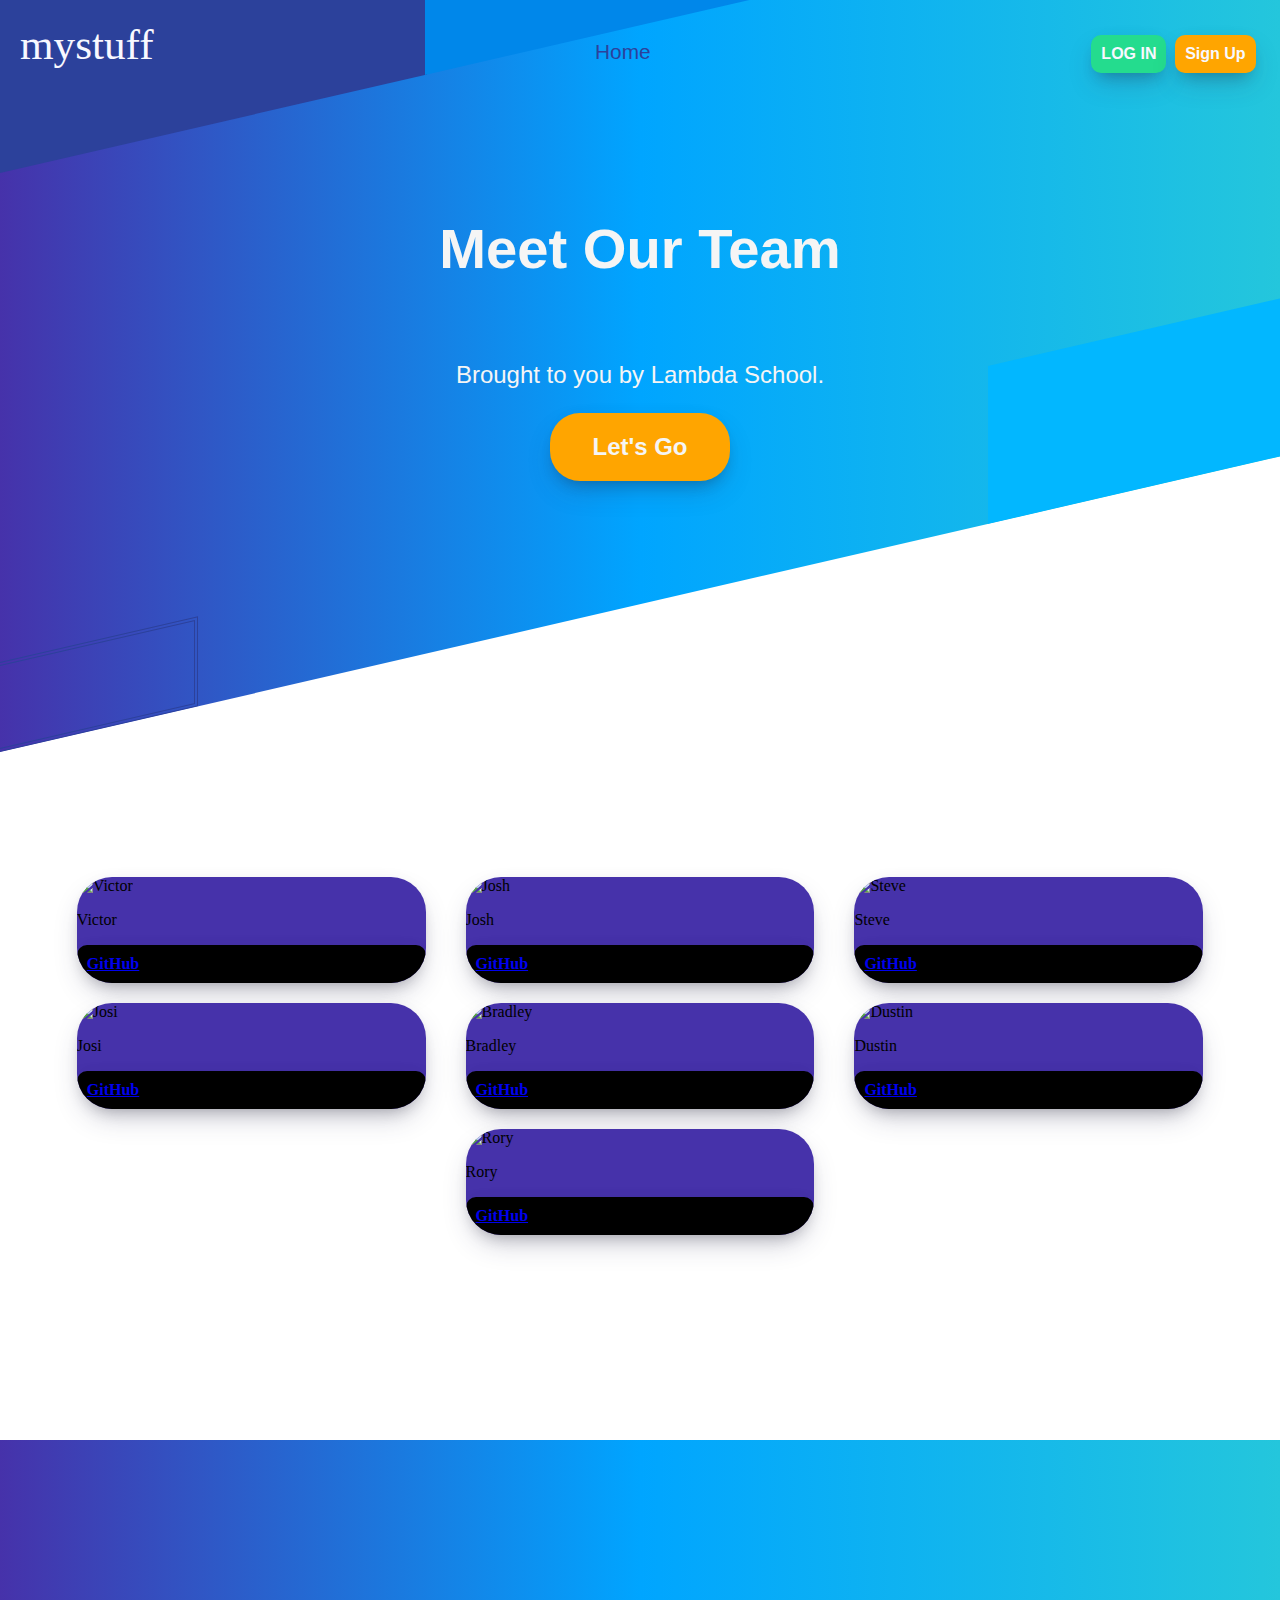
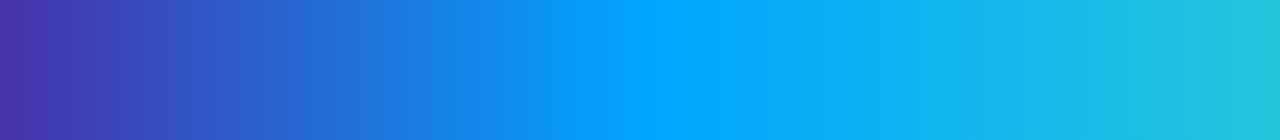
==== ourteam.html @ 7e28515e "Mobile view somewhat fixed, still being overidden." ====
<!DOCTYPE html>
<html lang="en">

  <head>
    <title>Use My Tech Stuff</title>

    <link rel="stylesheet" type="text/css" href="./CSS/ourteam.css" />
    <meta name="viewport" content="width=device-width, initial-scale=1.0">

  </head>



  <body>
      <div class="top-bar">
          <div class="container">
            <div class="container-left">
              <span class='logo-main'>mystuff</span><span class='tech'></span>
            </div>
            <div class="container-center">
              <span class='abtus'><a href = "index.html">Home</a></span>
            </div>
            <div class="container-right">
              <span class="topBtn logIn ">LOG IN</span>
              <span class="topBtn">Sign Up</span>
            </div>
          </div>
        </div>
    <!-- TOP BAR COMPONENT -->

    <div class="background-cont">
      
    
      <!-- HEADER COMPONENT -->
      <div class="header">
        <div class="back-text">
          <span class='texture'></span>
          <span class='texture'></span>
          <span class='texture'></span>
          <span class='texture'></span>
        </div>
        <div class="background">
          <h3>Meet Our Team</h3>
          <p> Brought to you by Lambda School.</p>
          <div class='button-signup'>Let's Go</button>
          </div>
        </div>
      </div>
    </div>
    <!-- TABS COMPONENT -->

    <div class="feature-content">

      <!-- <h3>Features</h3> -->

      <div class="column-cont-about">


  

        <div class="grid-container">

          <div class="preview one">
            <div class="team-img"><img src='https://ca.slack-edge.com/T4JUEB3ME-UDV7J7QRL-54761937f5c6-512/'alt="Victor"> </div>
            <div class="team-content"><p>Victor</p><div class="gitBtn"><a href="https://github.com/VictorGoic0">GitHub</a></div></div>

          </div>

          <div class="preview two">
              <div class="team-img"><img src="https://ca.slack-edge.com/T4JUEB3ME-UEADRAHA4-91717206df03-512" alt="Josh"></div>
              <div class="team-content"><p>Josh</p><div class="gitBtn"><a href="https://github.com/Jkeslar21">GitHub</a></div></div>


          </div>

          <div class="preview three">
              <div class="team-img"><img src="https://ca.slack-edge.com/T4JUEB3ME-UC2721RL0-7cc1d1282449-512" alt="Steve"></div>
              <div class="team-content"><p>Steve</p><div class="gitBtn"><a href="https://github.com/ssmodish">GitHub</a></div></div>


          </div>

          <div class="preview four">
              <div class="team-img"><img src="https://ca.slack-edge.com/T4JUEB3ME-UFNRPJB2M-7c27595043d9-512" alt="Josi"></div>
              <div class="team-content"><p>Josi</p><div class="gitBtn"><a href="https://github.com/josefiaaa">GitHub</a></div></div>


          </div>

          <div class="preview five">
              <div class="team-img"><img src="https://ca.slack-edge.com/T4JUEB3ME-UDGPH97NH-614fc6aa0716-512" alt="Bradley"></div>
              <div class="team-content"><p>Bradley</p><div class="gitBtn"><a href="https://github.com/cacheUp">GitHub</a></div></div>   


          </div>
          <div class="preview six">
              <div class="team-img"><img src="https://ca.slack-edge.com/T4JUEB3ME-UETPDK7F1-1102175af0a6-512" alt="Dustin"></div>
              <div class="team-content"><p>Dustin</p><div class="gitBtn"><a href="https://github.com/dgbailey">GitHub</a></div></div>


          </div>
          <div class="preview seven">
              <div class="team-img"><img src="https://ca.slack-edge.com/T4JUEB3ME-UDJMA5BQE-36c6da750615-512" alt="Rory"></div>
              <div class="team-content"><p>Rory</p><div class="gitBtn"><a href="https://github.com/rmhennessey">GitHub</a></div></div>


          </div>

        </div>



        </div>
      </div>
    </div>

    <div class="footer"></div>
      

  </body>


</html>
---- CSS/ourteam.css ----
@font-face {
  font-family: 'PT Sans';
  font-style: italic;
  font-weight: 400;
  src: local('PT Sans Italic'), local('PTSans-Italic'), url(https://fonts.gstatic.com/s/ptsans/v10/jizYRExUiTo99u79D0e0x8mN.ttf) format('truetype');
}
@font-face {
  font-family: 'PT Sans';
  font-style: italic;
  font-weight: 700;
  src: local('PT Sans Bold Italic'), local('PTSans-BoldItalic'), url(https://fonts.gstatic.com/s/ptsans/v10/jizdRExUiTo99u79D0e8fOydLxUY.ttf) format('truetype');
}
@font-face {
  font-family: 'PT Sans';
  font-style: normal;
  font-weight: 400;
  src: local('PT Sans'), local('PTSans-Regular'), url(https://fonts.gstatic.com/s/ptsans/v10/jizaRExUiTo99u79D0KEwA.ttf) format('truetype');
}
@font-face {
  font-family: 'PT Sans';
  font-style: normal;
  font-weight: 700;
  src: local('PT Sans Bold'), local('PTSans-Bold'), url(https://fonts.gstatic.com/s/ptsans/v10/jizfRExUiTo99u79B_mh0O6tKA.ttf) format('truetype');
}
@font-face {
  font-family: 'Quicksand';
  font-style: normal;
  font-weight: 400;
  src: local('Quicksand Regular'), local('Quicksand-Regular'), url(https://fonts.gstatic.com/s/quicksand/v9/6xKtdSZaM9iE8KbpRA_hK1QI.ttf) format('truetype');
}
@font-face {
  font-family: 'VT323';
  font-style: normal;
  font-weight: 400;
  src: local('VT323 Regular'), local('VT323-Regular'), url(https://fonts.gstatic.com/s/vt323/v10/pxiKyp0ihIEF2isfFJA.ttf) format('truetype');
}
@font-face {
  font-family: 'Pacifico';
  font-style: normal;
  font-weight: 400;
  src: local('Pacifico Regular'), local('Pacifico-Regular'), url(https://fonts.gstatic.com/s/pacifico/v13/FwZY7-Qmy14u9lezJ-6H6Mw.ttf) format('truetype');
}
.top-bar {
  width: 100%;
  padding: 20px;
  position: absolute;
  font-family: 'Quicksand', sans-serif;
  z-index: 50;
}
.top-bar .container {
  display: flex;
  justify-content: space-between;
  align-items: baseline;
  width: 100%;
  color: ghostwhite;
}
.top-bar .logo-main {
  font-family: 'Pacifico', cursive;
  font-size: 2.7rem;
  margin-right: 5px;
}
.top-bar .tech {
  display: inline-block;
  font-family: 'VT323', monospace;
  font-size: 1.1rem;
}
.top-bar .container-right {
  width: 173px;
  display: flex;
  justify-content: space-around;
}
.top-bar .abtus {
  font-size: 1.3rem;
}
.top-bar .abtus a {
  color: #2c419b;
  text-decoration: none;
}
.top-bar .abtus a:hover {
  text-decoration: underline;
}
@media (max-width: 680px) {
  .top-bar .abtus {
    display: none;
  }
}
.top-bar .topBtn {
  border-radius: 10px;
  padding: 10px;
  background-color: orange;
  font-weight: bold;
  box-shadow: 0 13px 27px -5px rgba(50, 50, 93, 0.25), 0 8px 16px -8px rgba(0, 0, 0, 0.3), 0 -6px 16px -6px rgba(0, 0, 0, 0.025);
}
.top-bar .topBtn:hover {
  cursor: pointer;
}
.top-bar .logIn {
  background-color: #24dc8e;
}
.global-container {
  max-width: 1500px;
  margin: 0px auto;
  position: relative;
}
.background-cont {
  margin-bottom: 2%;
}
.header {
  width: 100%;
  font-family: 'Quicksand', sans-serif;
  font-size: 3rem;
  display: flex;
  color: whitesmoke;
  justify-content: center;
  position: relative;
}
.header .back-text {
  width: 100%;
  height: 132%;
  overflow: hidden;
  position: absolute;
  background: linear-gradient(90deg, #4632aa, #00a5ff 50%, #24c6dc);
  transform: skewY(-13deg);
  top: 0px;
  transform-origin: 0;
}
@media (max-width: 680px) {
  .header .back-text {
    height: 106%;
  }
}
.header .back-text .texture:first-child {
  position: absolute;
  width: calc(100%/3);
  height: 23%;
  top: calc(0%);
  background: #2c419b;
}
@media (max-width: 680px) {
  .header .back-text .texture:first-child {
    display: none;
  }
}
@media (max-width: 1000px) {
  .header .back-text .texture:first-child {
    height: 16%;
  }
}
.header .back-text .texture:nth-child(2) {
  position: absolute;
  width: calc(100%/3);
  height: 13%;
  top: calc(100%/4/2.5);
  background: #0087ea;
  right: 33.5%;
}
@media (max-width: 680px) {
  .header .back-text .texture:nth-child(2) {
    display: none;
  }
}
@media (max-width: 1000px) {
  .header .back-text .texture:nth-child(2) {
    height: 16%;
    top: calc(-1%/4/2.5);
  }
}
.header .back-text .texture:nth-child(3) {
  right: 84.5%;
  width: calc(56%);
  height: 12%;
  position: absolute;
  top: 88%;
  border: 4px double #2c419b;
}
@media (max-width: 680px) {
  .header .back-text .texture:nth-child(3) {
    display: block;
    position: absolute;
    width: calc(100%/3);
    height: 23%;
    top: 0%;
    border: none;
    background: #02b7ff;
    right: 27.5%;
    top: -13%;
  }
}
.header .back-text .texture:nth-child(4) {
  position: absolute;
  width: calc(100%/3);
  height: 20.9%;
  top: 79%;
  background: #02b7ff;
  right: -10.5%;
}
.header .background {
  display: flex;
  flex-direction: row;
  flex-wrap: wrap;
  width: 600px;
  justify-content: center;
  align-content: center;
  height: 500px;
  z-index: 50;
  margin-top: 70px;
  text-align: center;
}
@media (max-width: 680px) {
}
@media (max-width: 680px) {
  .header .background h3 {
    font-size: 2.063rem;
  }
}
.header .background p {
  width: 100%;
  font-size: 1.5rem;
}
@media (max-width: 680px) {
  .header .background p {
    margin: 10px;
    margin-bottom: 40px;
    font-size: 1.3rem;
  }
}
.header .background .button-signup {
  background: orange;
  font-size: 1.5rem;
  font-weight: bold;
  border-radius: 30px;
  width: 30%;
  padding: 20px;
  text-align: center;
  box-shadow: 0 13px 27px -5px rgba(50, 50, 93, 0.25), 0 8px 16px -8px rgba(0, 0, 0, 0.3), 0 -6px 16px -6px rgba(0, 0, 0, 0.025);
}
.header .background .button-signup:hover {
  cursor: pointer;
}
@media (max-width: 680px) {
  .header .background .button-signup {
    width: 70%;
  }
}
.feature-content {
  display: flex;
  justify-content: center;
  margin-top: 16%;
}
@media (max-width: 680px) {
  .feature-content {
    margin-top: 0%;
  }
}
.feature-content h3 {
  display: flex;
  justify-content: flex-start;
  width: 100%;
  font-size: 2.3rem;
  font-family: 'Quicksand', sans-serif;
  color: #2c419b;
}
@media (max-width: 680px) {
  .feature-content h3 {
    justify-content: center;
  }
}
.feature-content .column-cont-about {
  width: 100%;
}
.feature-content .column-cont-about .grid-container {
  display: grid;
  grid-template-rows: repeat(3, 1fr);
  grid-template-columns: repeat(3, 1fr);
  grid-row-gap: 20px;
  grid-column-gap: 40px;
  margin: 6%;
}
@media (max-width: 680px) {
  .feature-content .column-cont-about .grid-container {
    display: flex;
    flex-direction: column;
  }
}
.feature-content .column-cont-about .grid-container .preview {
  border-radius: 35px;
  background: #4632aa;
  overflow: hidden;
  box-shadow: 0 13px 27px -5px rgba(50, 50, 93, 0.25), 0 8px 16px -8px rgba(0, 0, 0, 0.3), 0 -6px 16px -6px rgba(0, 0, 0, 0.025);
}
.feature-content .column-cont-about .grid-container .preview .team-img img {
  width: 100%;
}
.feature-content .column-cont-about .grid-container .preview .team-content {
  grid-column: 2 / span 2;
}
.feature-content .column-cont-about .grid-container .preview .gitBtn {
  border-radius: 10px;
  padding: 10px;
  background-color: black;
  text-decoration: none;
  font-weight: bold;
  box-shadow: 0 13px 27px -5px rgba(50, 50, 93, 0.25), 0 8px 16px -8px rgba(0, 0, 0, 0.3), 0 -6px 16px -6px rgba(0, 0, 0, 0.025);
  font-family: 'Bungee', cursive;
}
.feature-content .column-cont-about .grid-container .one {
  grid-column: 1 / span 1;
}
.feature-content .column-cont-about .grid-container .two {
  grid-column: 2 / span 1;
  grid-row: 1 / span 1;
}
.feature-content .column-cont-about .grid-container .three {
  grid-column: 3 / span 1;
  grid-row: 1 / span 1;
}
.feature-content .column-cont-about .grid-container .four {
  grid-column: 1 / span 1;
  grid-row: 2 / span 1;
}
.feature-content .column-cont-about .grid-container .five {
  grid-column: 2 / span 1;
  grid-row: 2 / span 1;
}
.feature-content .column-cont-about .grid-container .six {
  grid-column: 3 / span 1;
  grid-row: 2 / span 1;
}
.feature-content .column-cont-about .grid-container .seven {
  grid-column: 2 / span 1;
  grid-row: 3 / span 1;
}
.feature-content .column-cont {
  display: flex;
  width: 100%;
  justify-content: space-evenly;
  font-family: 'Quicksand', sans-serif;
}
@media (max-width: 1000px) {
  .feature-content .column-cont {
    margin-top: 10%;
  }
}
@media (max-width: 680px) {
  .feature-content .column-cont {
    flex-direction: column;
    align-items: center;
  }
}
.feature-content .column-cont .left-column {
  height: 500px;
  width: 25%;
  margin-top: 11%;
}
@media (max-width: 1000px) {
  .feature-content .column-cont .left-column {
    width: 40%;
  }
}
@media (max-width: 680px) {
  .feature-content .column-cont .left-column {
    width: 90%;
  }
}
.feature-content .column-cont .left-column p {
  line-height: 2;
  font-size: 1.5rem;
  color: #44454b;
}
.feature-content .column-cont .left-column ul {
  line-height: 1.5;
  font-size: 1.5rem;
  color: #44454b;
  align-items: center;
  list-style-image: url('https://upload.wikimedia.org/wikipedia/commons/8/86/Chevron-right%2C_Web_Fundamentals.svg');
}
.feature-content .column-cont .right-column {
  height: 800px;
  width: 49%;
  display: grid;
  grid-template-rows: repeat(40, 1fr);
  grid-template-columns: repeat(4, 1fr);
  grid-column-gap: 20px;
}
@media (max-width: 680px) {
  .feature-content .column-cont .right-column {
    width: 90%;
    margin-top: 50%;
  }
}
.feature-content .column-cont .right-column p {
  font-family: 'Bungee', cursive;
  font-size: 1.5rem;
}
.feature-content .column-cont .right-column .topBtn {
  border-radius: 10px;
  padding: 10px;
  text-align: center;
  width: 40%;
  background-color: orange;
  font-weight: bold;
  box-shadow: 0 13px 27px -5px rgba(50, 50, 93, 0.25), 0 8px 16px -8px rgba(0, 0, 0, 0.3), 0 -6px 16px -6px rgba(0, 0, 0, 0.025);
}
.feature-content .column-cont .right-column .topBtn:hover {
  cursor: pointer;
}
.feature-content .column-cont .right-column .logIn {
  background-color: orange;
}
.feature-content .column-cont .right-column .preview {
  border-radius: 10px;
  overflow: hidden;
}
.feature-content .column-cont .right-column img {
  height: 80%;
  width: 100%;
}
.feature-content .column-cont .right-column .grid-content {
  display: flex;
  flex-direction: column;
  align-items: center;
}
.feature-content .column-cont .right-column .one {
  grid-row: 7 / span 20;
  grid-column: 1 / span 2;
  z-index: 5;
  background: ghostwhite;
  box-shadow: 0 13px 27px -5px rgba(50, 50, 93, 0.25), 0 8px 16px -8px rgba(0, 0, 0, 0.3), 0 -6px 16px -6px rgba(0, 0, 0, 0.025);
}
@media (max-width: 1000px) {
  .feature-content .column-cont .right-column .one {
    transform: rotate(-15deg);
    grid-row: 7 / span 15;
  }
}
@media (max-width: 680px) {
  .feature-content .column-cont .right-column .one {
    grid-row: 7 / span 17;
    grid-column: 1 / span 3;
  }
}
.feature-content .column-cont .right-column .two {
  z-index: 10;
  background: #24dc8e;
  grid-row: 15 / span 20;
  grid-column: 2 / span 2;
  box-shadow: 0 13px 27px -5px rgba(50, 50, 93, 0.25), 0 8px 16px -8px rgba(0, 0, 0, 0.3), 0 -6px 16px -6px rgba(0, 0, 0, 0.025);
}
@media (max-width: 1000px) {
  .feature-content .column-cont .right-column .two {
    grid-row: 15 / span 15;
  }
}
@media (max-width: 680px) {
  .feature-content .column-cont .right-column .two {
    grid-row: 16 / span 17;
    grid-column: 2 / span 3;
  }
}
.feature-content .column-cont .right-column .three {
  z-index: 2;
  grid-column: 3 / span 2;
  background: #2c419b;
  grid-row: 1 / span 20;
  box-shadow: 0 13px 27px -5px rgba(50, 50, 93, 0.25), 0 8px 16px -8px rgba(0, 0, 0, 0.3), 0 -6px 16px -6px rgba(0, 0, 0, 0.025);
}
@media (max-width: 1000px) {
  .feature-content .column-cont .right-column .three {
    grid-row: 6 / span 15;
  }
}
@media (max-width: 680px) {
  .feature-content .column-cont .right-column .three {
    grid-column: 2 / span 3;
    grid-row: 1 / span 23;
  }
}
#default {
  visibility: hidden;
}
#slideUp {
  animation: slideUp 5s;
  visibility: visible;
}
@keyframes slideUp {
  0% {
    opacity: 0;
  }
  100% {
    opacity: 1;
  }
}
.footer {
  background: linear-gradient(90deg, #4632aa, #00a5ff 50%, #24c6dc);
  height: 300px;
  margin-top: 10%;
}
* {
  box-sizing: border-box;
}
html,
body {
  margin: 0;
  padding: 0;
}
body {
  display: flex;
  flex-direction: column;
  font-size: 62.5;
  -webkit-font-smoothing: antialiased;
  -moz-osx-font-smoothing: grayscale;
  text-rendering: optimizeLegibility;
}
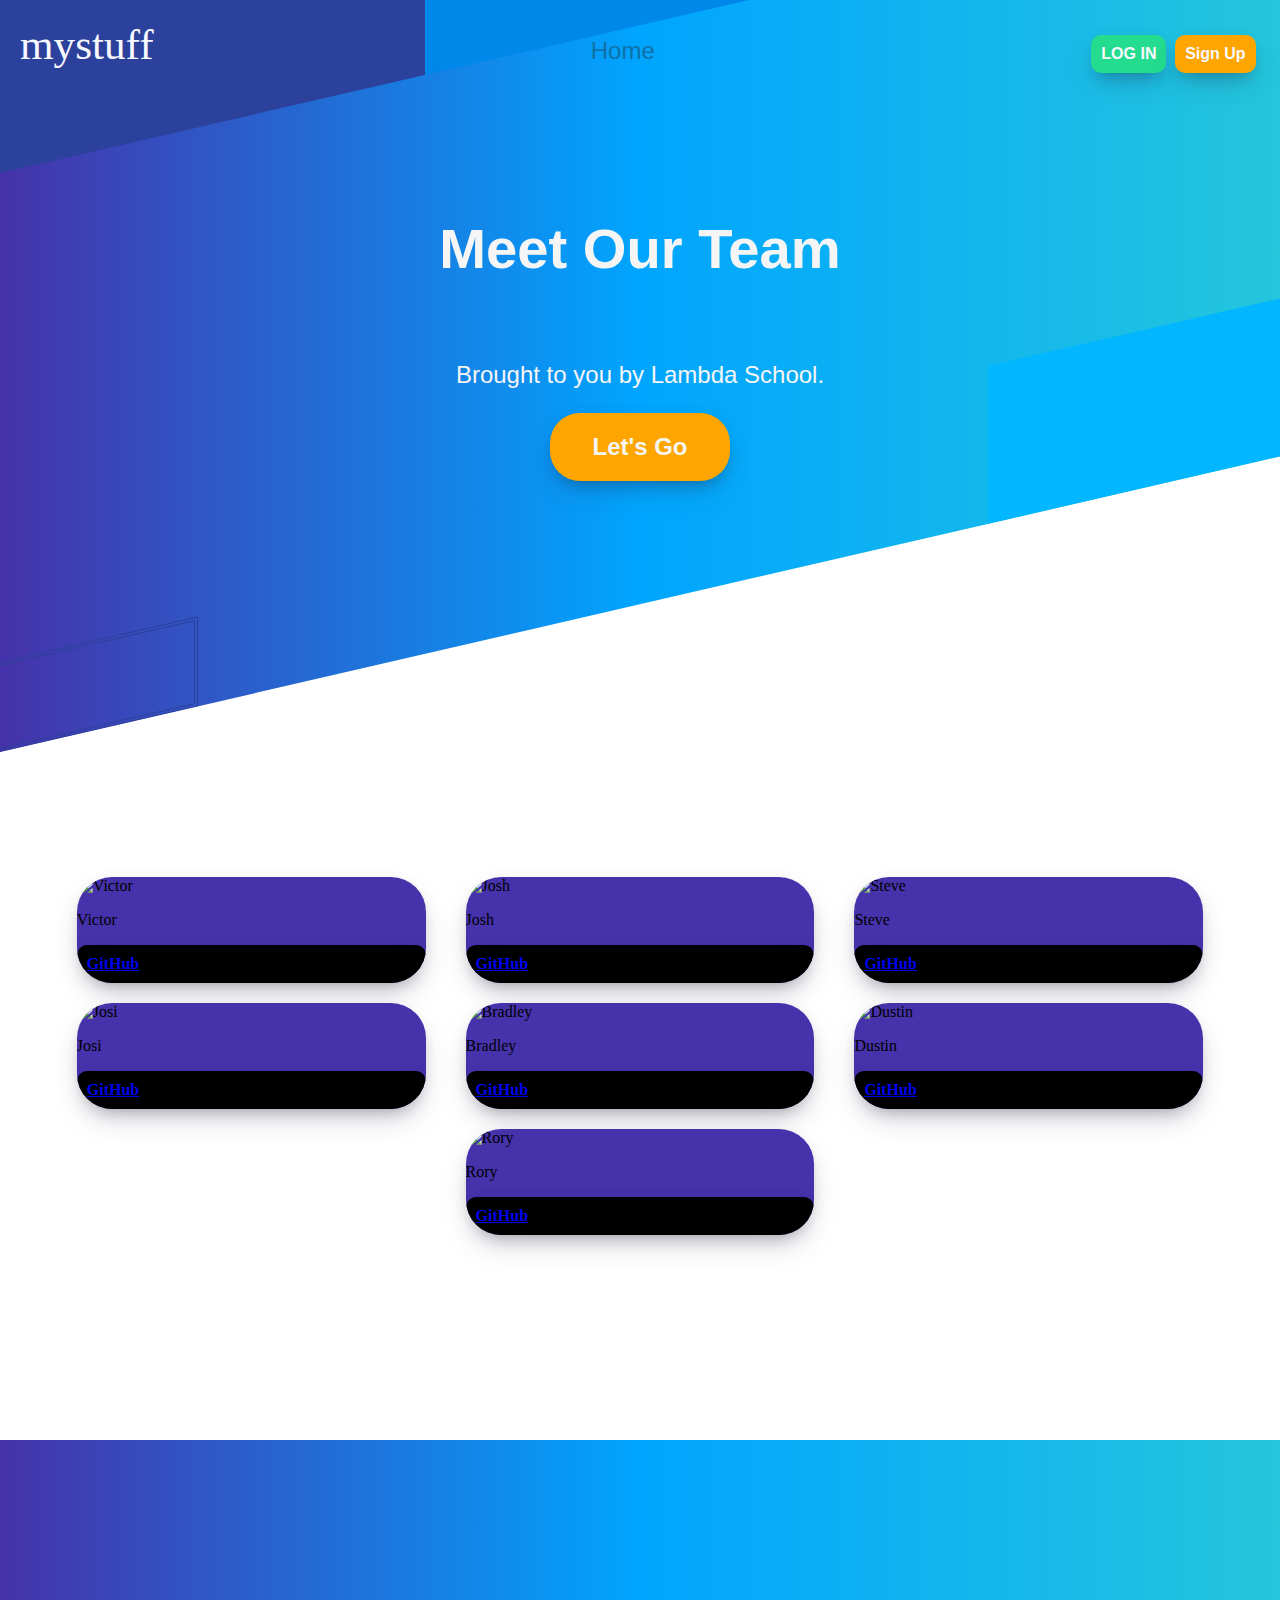
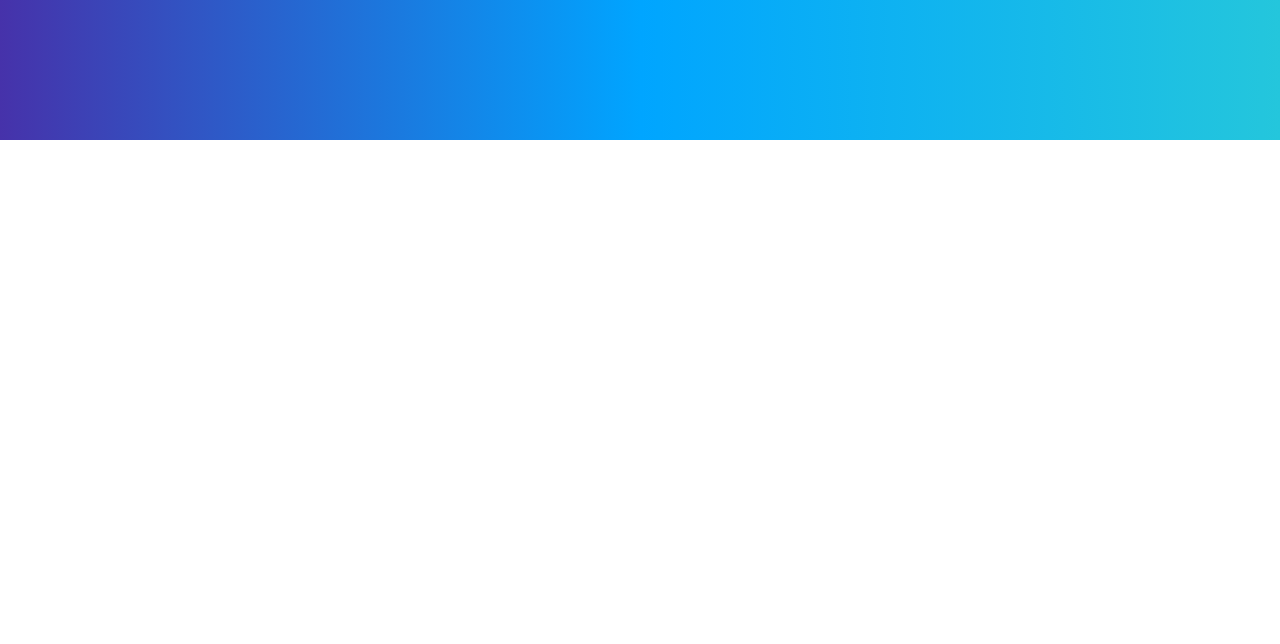
==== commit 3536878c: "grid constructor and DOM media manipulation." ====
--- a/ourteam.html
+++ b/ourteam.html
@@ -6,7 +6,7 @@
 
     <link rel="stylesheet" type="text/css" href="./CSS/ourteam.css" />
     <meta name="viewport" content="width=device-width, initial-scale=1.0">
-
+    <script src="./components/Column/about_grid.js" async></script>
   </head>
 
 
--- a/CSS/ourteam.css
+++ b/CSS/ourteam.css
@@ -69,11 +69,32 @@
   display: flex;
   justify-content: space-around;
 }
+@media (max-width: 680px) {
+  .top-bar .container-right {
+    justify-content: flex-end;
+  }
+}
+.top-bar .container-right .hamburger {
+  display: none;
+}
+@media (max-width: 680px) {
+  .top-bar .container-right .hamburger {
+    display: block;
+    box-shadow: 0 13px 27px -5px rgba(50, 50, 93, 0.25), 0 8px 16px -8px rgba(0, 0, 0, 0.3), 0 -6px 16px -6px rgba(0, 0, 0, 0.025);
+    border-radius: 10px;
+    background-color: #24dc8e;
+    padding: 2px 2px 0px 2px;
+  }
+  .top-bar .container-right .hamburger:hover {
+    cursor: pointer;
+    opacity: 0.75;
+  }
+}
 .top-bar .abtus {
-  font-size: 1.3rem;
+  font-size: 1.5rem;
 }
 .top-bar .abtus a {
-  color: #2c419b;
+  color: #0f71a7;
   text-decoration: none;
 }
 .top-bar .abtus a:hover {
@@ -81,6 +102,12 @@
 }
 @media (max-width: 680px) {
   .top-bar .abtus {
+    display: none;
+  }
+  .top-bar .signup {
+    display: none;
+  }
+  .top-bar .logIn {
     display: none;
   }
 }
@@ -93,6 +120,10 @@
 }
 .top-bar .topBtn:hover {
   cursor: pointer;
+  transform: scale(1.05);
+}
+.top-bar .signup {
+  background: #3c4bf5;
 }
 .top-bar .logIn {
   background-color: #24dc8e;
@@ -236,6 +267,7 @@
 }
 .header .background .button-signup:hover {
   cursor: pointer;
+  transform: scale(1.05);
 }
 @media (max-width: 680px) {
   .header .background .button-signup {
@@ -267,20 +299,6 @@
 }
 .feature-content .column-cont-about {
   width: 100%;
-}
-.feature-content .column-cont-about .grid-container {
-  display: grid;
-  grid-template-rows: repeat(3, 1fr);
-  grid-template-columns: repeat(3, 1fr);
-  grid-row-gap: 20px;
-  grid-column-gap: 40px;
-  margin: 6%;
-}
-@media (max-width: 680px) {
-  .feature-content .column-cont-about .grid-container {
-    display: flex;
-    flex-direction: column;
-  }
 }
 .feature-content .column-cont-about .grid-container .preview {
   border-radius: 35px;
@@ -385,7 +403,7 @@
 @media (max-width: 680px) {
   .feature-content .column-cont .right-column {
     width: 90%;
-    margin-top: 50%;
+    margin-top: 70%;
   }
 }
 .feature-content .column-cont .right-column p {
@@ -435,6 +453,7 @@
 }
 @media (max-width: 680px) {
   .feature-content .column-cont .right-column .one {
+    transform: rotate(0deg);
     grid-row: 7 / span 17;
     grid-column: 1 / span 3;
   }
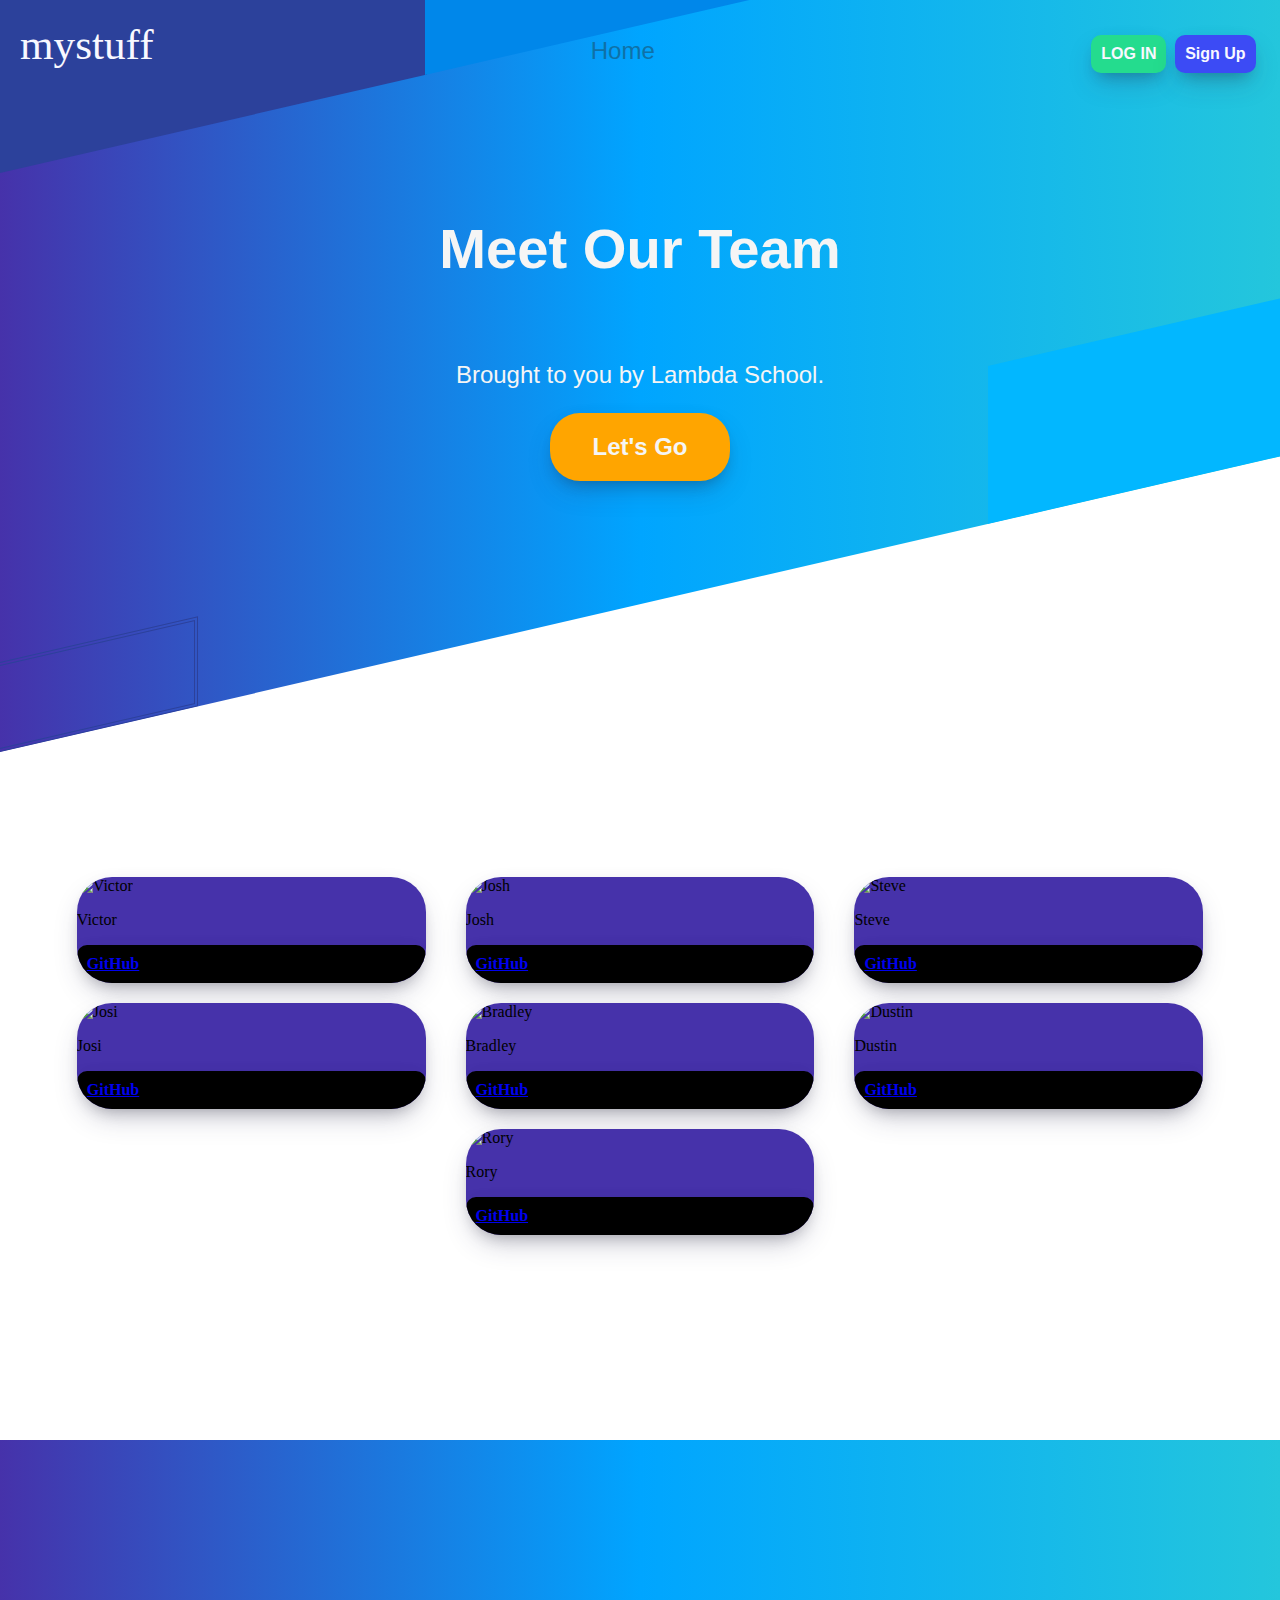
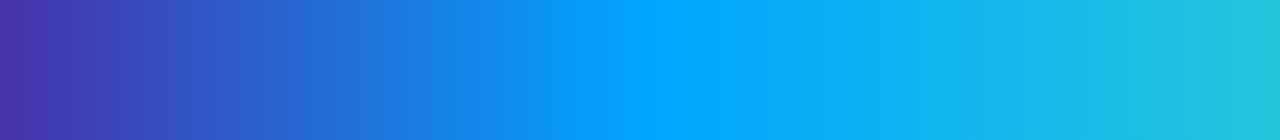
==== commit 08358aad: "js functions for on page load and media state changes." ====
--- a/ourteam.html
+++ b/ourteam.html
@@ -3,10 +3,11 @@
 
   <head>
     <title>Use My Tech Stuff</title>
-
+    <meta charset="utf-8">
     <link rel="stylesheet" type="text/css" href="./CSS/ourteam.css" />
     <meta name="viewport" content="width=device-width, initial-scale=1.0">
     <script src="./components/Column/about_grid.js" async></script>
+    <script src="./components/Menu/JS/menu.js" async></script>
   </head>
 
 
@@ -22,12 +23,21 @@
             </div>
             <div class="container-right">
               <span class="topBtn logIn ">LOG IN</span>
-              <span class="topBtn">Sign Up</span>
+              <span class="topBtn signup">Sign Up</span>
+              <span class="hamburger"><img src="./assets/menu.png" alt=""></span>
             </div>
           </div>
         </div>
     <!-- TOP BAR COMPONENT -->
+    <!-- MENU COMPONENT -->
 
+    <div class="menu-cont hide">
+      
+      <span class="menu signup">&#9998; Sign Up</span>
+      <span class="menu login">&#x1F464; Log In</span>
+      <span class="menu team"><a href ='ourteam.html'>&#9873 Team</a></span>
+      
+    </div>
     <div class="background-cont">
       
     
--- a/CSS/ourteam.css
+++ b/CSS/ourteam.css
@@ -39,6 +39,12 @@
   font-style: normal;
   font-weight: 400;
   src: local('Pacifico Regular'), local('Pacifico-Regular'), url(https://fonts.gstatic.com/s/pacifico/v13/FwZY7-Qmy14u9lezJ-6H6Mw.ttf) format('truetype');
+}
+@font-face {
+  font-family: 'Bungee';
+  font-style: normal;
+  font-weight: 400;
+  src: local('Bungee'), local('Bungee-Regular'), url(https://fonts.gstatic.com/s/bungee/v4/N0bU2SZBIuF2PU_0DXRw.ttf) format('truetype');
 }
 .top-bar {
   width: 100%;
@@ -514,6 +520,62 @@
   height: 300px;
   margin-top: 10%;
 }
+.menu-cont {
+  position: absolute;
+  z-index: 800;
+  top: 17%;
+  opacity: 1;
+  display: block;
+  border-radius: 10px;
+  width: 97%;
+  margin: 0px 2%;
+  background-image: linear-gradient(to top right, rgba(255, 0, 0, 0), #24dc8e 40%);
+  display: grid;
+  grid-template-columns: repeat(4, 1fr);
+  grid-template-rows: repeat(3, 1fr);
+  grid-row-gap: 0%;
+  box-shadow: 0 13px 27px -5px rgba(50, 50, 93, 0.25), 0 8px 16px -8px rgba(0, 0, 0, 0.3), 0 -6px 16px -6px rgba(0, 0, 0, 0.025);
+}
+.menu-cont .menu {
+  padding: 20px;
+  font-family: 'Bungee', cursive;
+  border-radius: 10px;
+  color: white;
+  box-shadow: 0 13px 27px -5px rgba(50, 50, 93, 0.25), 0 8px 16px -8px rgba(0, 0, 0, 0.3), 0 -6px 16px -6px rgba(0, 0, 0, 0.025);
+  margin: 4%;
+  text-align: center;
+  font-size: 1.15rem;
+}
+.menu-cont .menu:hover {
+  opacity: 0.9;
+  cursor: pointer;
+}
+.menu-cont a:link {
+  text-decoration: none;
+}
+.menu-cont a:link:visited {
+  text-decoration: none;
+  color: white;
+}
+.menu-cont a {
+  color: white;
+  width: 100%;
+}
+.menu-cont .signup {
+  background: #3c4bf5;
+  grid-column: 2 / span 3;
+}
+.menu-cont .login {
+  background: violet;
+  grid-column: 3 / span 2;
+}
+.menu-cont .team {
+  background: lightblue;
+  grid-column: 3 / span2;
+}
+.hide {
+  display: none;
+}
 * {
   box-sizing: border-box;
 }
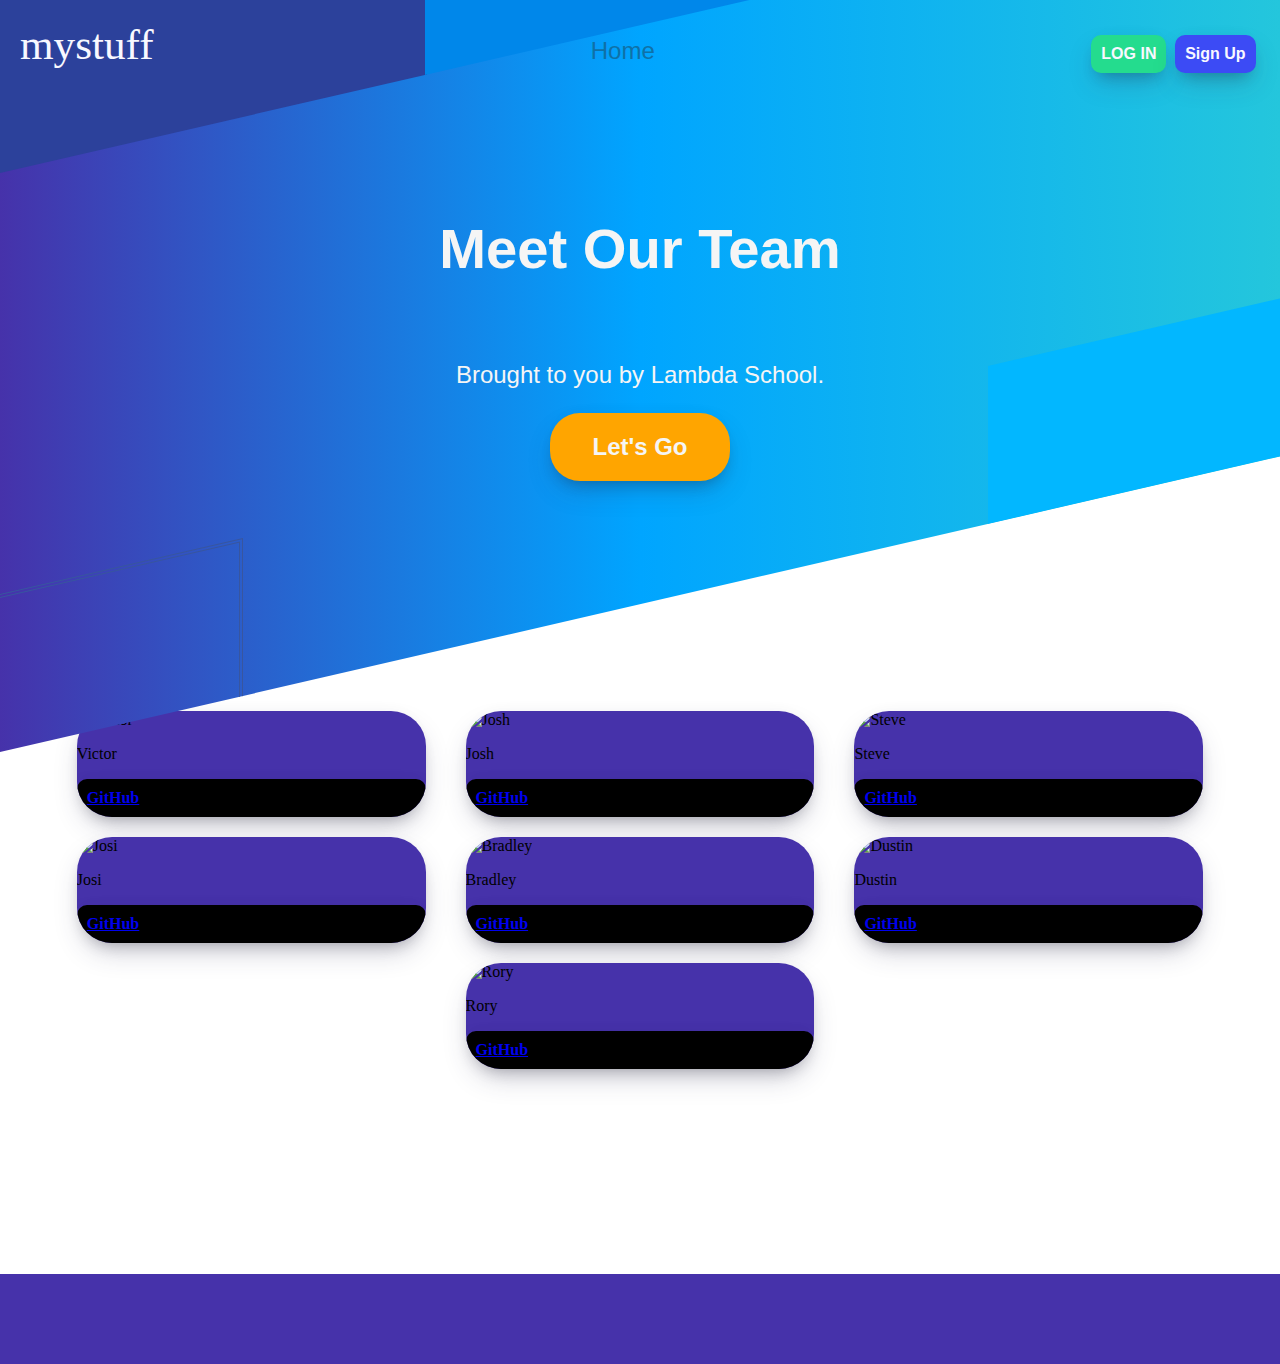
==== commit 02ccfac6: "homepage links" ====
--- a/ourteam.html
+++ b/ourteam.html
@@ -124,10 +124,10 @@
       </div>
     </div>
 
-    <div class="footer"></div>
+  
       
 
   </body>
-
+  <footer></footer>
 
 </html>--- a/CSS/ourteam.css
+++ b/CSS/ourteam.css
@@ -79,6 +79,10 @@
   .top-bar .container-right {
     justify-content: flex-end;
   }
+}
+.top-bar .container-right a {
+  text-decoration: none;
+  color: white;
 }
 .top-bar .container-right .hamburger {
   display: none;
@@ -203,12 +207,12 @@
   }
 }
 .header .back-text .texture:nth-child(3) {
-  right: 84.5%;
-  width: calc(56%);
-  height: 12%;
+  width: calc(28%);
+  height: 31%;
   position: absolute;
-  top: 88%;
-  border: 4px double #2c419b;
+  top: 79%;
+  left: -9%;
+  border: 4px double #38569f;
 }
 @media (max-width: 680px) {
   .header .back-text .texture:nth-child(3) {
@@ -221,6 +225,7 @@
     background: #02b7ff;
     right: 27.5%;
     top: -13%;
+    left: 37%;
   }
 }
 .header .back-text .texture:nth-child(4) {
@@ -275,6 +280,13 @@
   cursor: pointer;
   transform: scale(1.05);
 }
+.header .background .button-signup a {
+  color: white;
+  padding: 10px;
+}
+.header .background .button-signup a:visited {
+  text-decoration: none;
+}
 @media (max-width: 680px) {
   .header .background .button-signup {
     width: 70%;
@@ -283,7 +295,7 @@
 .feature-content {
   display: flex;
   justify-content: center;
-  margin-top: 16%;
+  margin-top: 3%;
 }
 @media (max-width: 680px) {
   .feature-content {
@@ -515,9 +527,9 @@
     opacity: 1;
   }
 }
-.footer {
-  background: linear-gradient(90deg, #4632aa, #00a5ff 50%, #24c6dc);
-  height: 300px;
+footer {
+  background: #4632aa;
+  height: 10vh;
   margin-top: 10%;
 }
 .menu-cont {
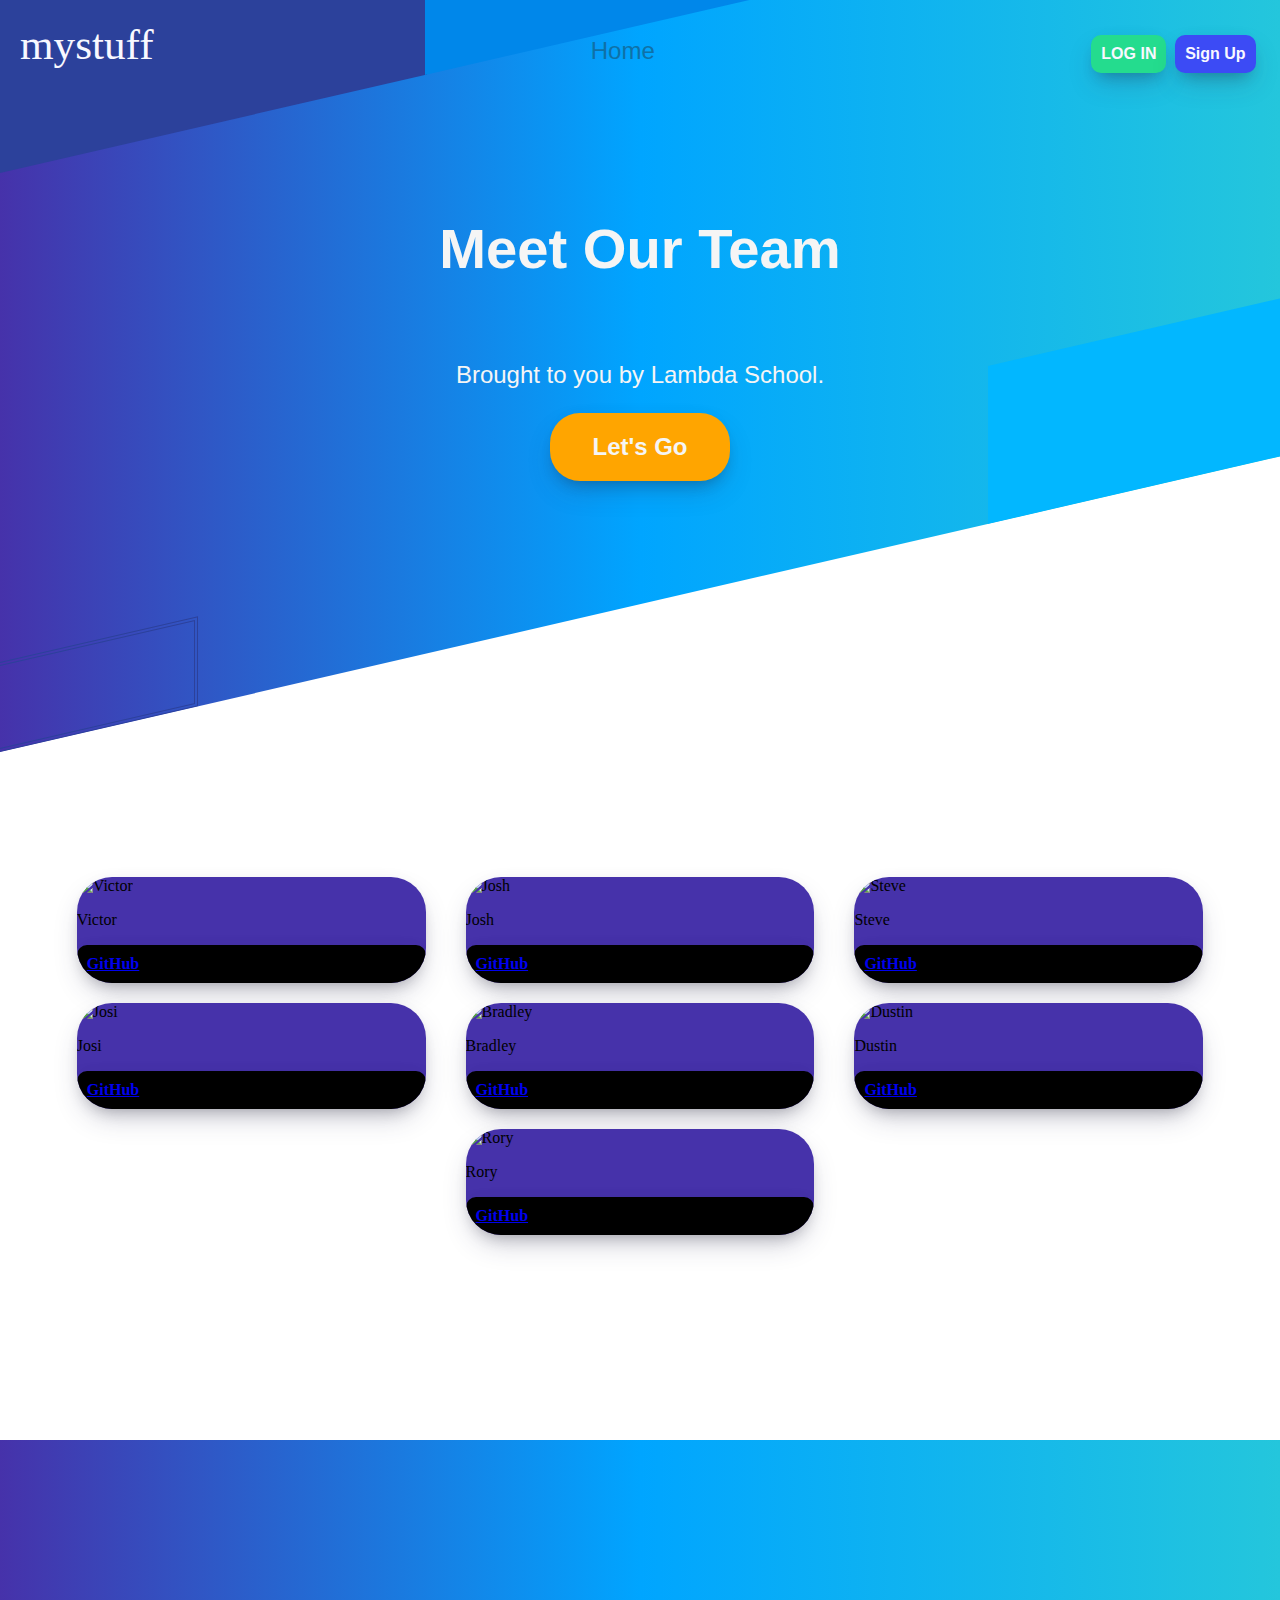
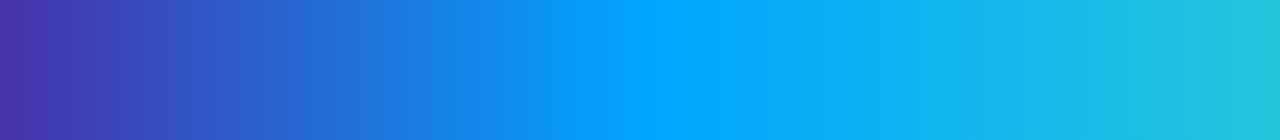
==== commit 92a9211d: "Merge pull request #11 from lambda-build-week-2-use-my-tech-stuff/DB" ====
--- a/ourteam.html
+++ b/ourteam.html
@@ -124,10 +124,10 @@
       </div>
     </div>
 
-  
+    <div class="footer"></div>
       
 
   </body>
-  <footer></footer>
+
 
 </html>--- a/CSS/ourteam.css
+++ b/CSS/ourteam.css
@@ -79,10 +79,6 @@
   .top-bar .container-right {
     justify-content: flex-end;
   }
-}
-.top-bar .container-right a {
-  text-decoration: none;
-  color: white;
 }
 .top-bar .container-right .hamburger {
   display: none;
@@ -207,12 +203,12 @@
   }
 }
 .header .back-text .texture:nth-child(3) {
-  width: calc(28%);
-  height: 31%;
-  position: absolute;
-  top: 79%;
-  left: -9%;
-  border: 4px double #38569f;
+  right: 84.5%;
+  width: calc(56%);
+  height: 12%;
+  position: absolute;
+  top: 88%;
+  border: 4px double #2c419b;
 }
 @media (max-width: 680px) {
   .header .back-text .texture:nth-child(3) {
@@ -225,7 +221,6 @@
     background: #02b7ff;
     right: 27.5%;
     top: -13%;
-    left: 37%;
   }
 }
 .header .back-text .texture:nth-child(4) {
@@ -280,13 +275,6 @@
   cursor: pointer;
   transform: scale(1.05);
 }
-.header .background .button-signup a {
-  color: white;
-  padding: 10px;
-}
-.header .background .button-signup a:visited {
-  text-decoration: none;
-}
 @media (max-width: 680px) {
   .header .background .button-signup {
     width: 70%;
@@ -295,7 +283,7 @@
 .feature-content {
   display: flex;
   justify-content: center;
-  margin-top: 3%;
+  margin-top: 16%;
 }
 @media (max-width: 680px) {
   .feature-content {
@@ -527,9 +515,9 @@
     opacity: 1;
   }
 }
-footer {
-  background: #4632aa;
-  height: 10vh;
+.footer {
+  background: linear-gradient(90deg, #4632aa, #00a5ff 50%, #24c6dc);
+  height: 300px;
   margin-top: 10%;
 }
 .menu-cont {
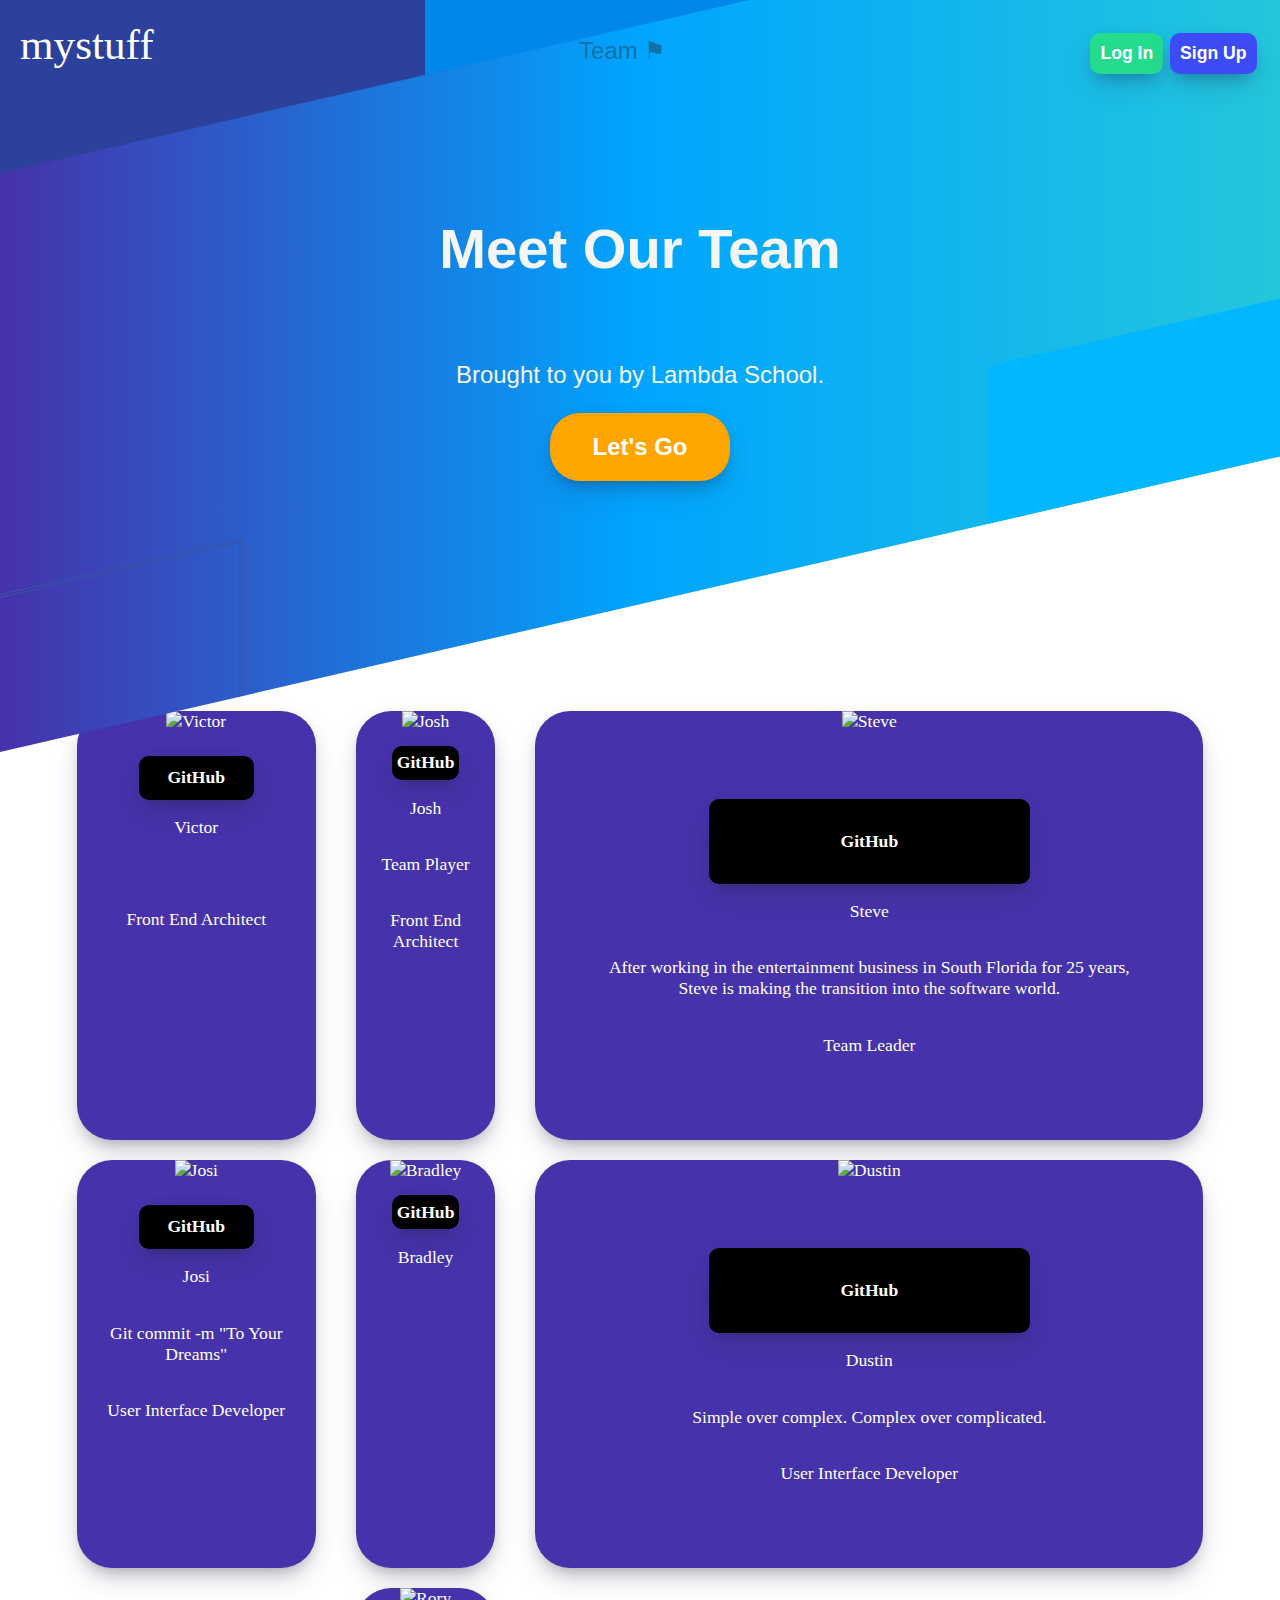
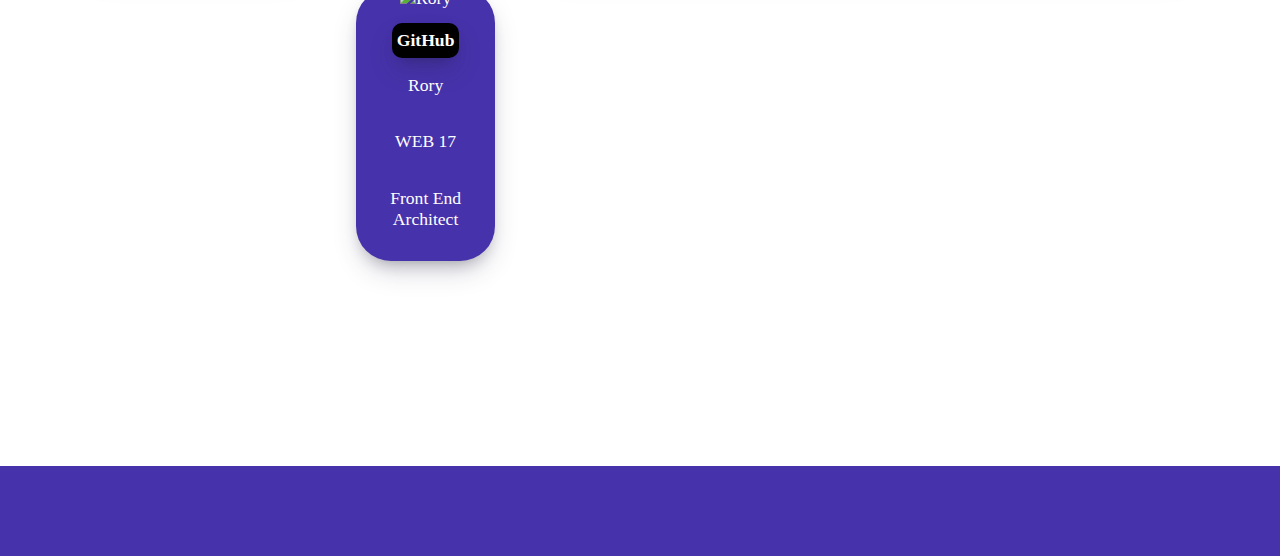
==== commit 1d5ba465: "about us page copy." ====
--- a/ourteam.html
+++ b/ourteam.html
@@ -13,21 +13,21 @@
 
 
   <body>
-      <div class="top-bar">
-          <div class="container">
-            <div class="container-left">
-              <span class='logo-main'>mystuff</span><span class='tech'></span>
-            </div>
-            <div class="container-center">
-              <span class='abtus'><a href = "index.html">Home</a></span>
-            </div>
-            <div class="container-right">
-              <span class="topBtn logIn ">LOG IN</span>
-              <span class="topBtn signup">Sign Up</span>
-              <span class="hamburger"><img src="./assets/menu.png" alt=""></span>
-            </div>
-          </div>
+    <div class="top-bar">
+      <div class="container">
+        <div class="container-left">
+          <span class='logo-main'><a href ='index.html'>mystuff</a></span><span class='tech'></span>
         </div>
+        <div class="container-center">
+          <span class='abtus'><a href='ourteam.html'>Team &#9873;</a></span>
+        </div>
+        <div class="container-right">
+          <span class="topBtn logIn "><a href='https://angry-dubinsky-d707fa.netlify.com/signin'>Log In</a></span>
+          <span class="topBtn signup"><a href='https://angry-dubinsky-d707fa.netlify.com/signup'>Sign Up</a></span>
+          <span class="hamburger"><img src="./assets/menu.png" alt=""></span>
+        </div>
+      </div>
+    </div>
     <!-- TOP BAR COMPONENT -->
     <!-- MENU COMPONENT -->
 
@@ -52,7 +52,7 @@
         <div class="background">
           <h3>Meet Our Team</h3>
           <p> Brought to you by Lambda School.</p>
-          <div class='button-signup'>Let's Go</button>
+          <div class='button-signup'><a href='#us-grid'>Let's Go</a>
           </div>
         </div>
       </div>
@@ -68,50 +68,80 @@
 
   
 
-        <div class="grid-container">
+        <div class="grid-container" id="us-grid">
 
           <div class="preview one">
             <div class="team-img"><img src='https://ca.slack-edge.com/T4JUEB3ME-UDV7J7QRL-54761937f5c6-512/'alt="Victor"> </div>
-            <div class="team-content"><p>Victor</p><div class="gitBtn"><a href="https://github.com/VictorGoic0">GitHub</a></div></div>
+            <div class="team-content">
+              <p>Front End Architect</p>
+              <p></p>
+              <p>Victor</p>
+              <div class="gitBtn"><a href="https://github.com/VictorGoic0">GitHub</a></div></div>
 
           </div>
 
           <div class="preview two">
               <div class="team-img"><img src="https://ca.slack-edge.com/T4JUEB3ME-UEADRAHA4-91717206df03-512" alt="Josh"></div>
-              <div class="team-content"><p>Josh</p><div class="gitBtn"><a href="https://github.com/Jkeslar21">GitHub</a></div></div>
+              <div class="team-content">
+                <p>Front End Architect</p>
+                <p>Team Player</p>
+                <p>Josh</p>
+                <div class="gitBtn"><a href="https://github.com/Jkeslar21">GitHub</a></div></div>
 
 
           </div>
 
           <div class="preview three">
               <div class="team-img"><img src="https://ca.slack-edge.com/T4JUEB3ME-UC2721RL0-7cc1d1282449-512" alt="Steve"></div>
-              <div class="team-content"><p>Steve</p><div class="gitBtn"><a href="https://github.com/ssmodish">GitHub</a></div></div>
+              <div class="team-content">
+                <p>Team Leader</p>
+                <p>After working in the entertainment business in South Florida for 25 years, Steve is making the transition into the software world.</p>
+                <p>Steve</p>
+                <div class="gitBtn"><a href="https://github.com/ssmodish">GitHub</a></div></div>
 
 
           </div>
 
           <div class="preview four">
               <div class="team-img"><img src="https://ca.slack-edge.com/T4JUEB3ME-UFNRPJB2M-7c27595043d9-512" alt="Josi"></div>
-              <div class="team-content"><p>Josi</p><div class="gitBtn"><a href="https://github.com/josefiaaa">GitHub</a></div></div>
+              <div class="team-content">
+                <p>User Interface Developer</p>
+                <p>Git commit -m "To Your Dreams"</p>
+                <p>Josi</p>
+                <div class="gitBtn"><a href="https://github.com/josefiaaa">GitHub</a></div></div>
+                
+
 
 
           </div>
 
           <div class="preview five">
               <div class="team-img"><img src="https://ca.slack-edge.com/T4JUEB3ME-UDGPH97NH-614fc6aa0716-512" alt="Bradley"></div>
-              <div class="team-content"><p>Bradley</p><div class="gitBtn"><a href="https://github.com/cacheUp">GitHub</a></div></div>   
+              <div class="team-content">
+                <p></p>
+                <p></p>
+                <p>Bradley</p>
+                <div class="gitBtn"><a href="https://github.com/cacheUp">GitHub</a></div></div>   
 
 
           </div>
           <div class="preview six">
               <div class="team-img"><img src="https://ca.slack-edge.com/T4JUEB3ME-UETPDK7F1-1102175af0a6-512" alt="Dustin"></div>
-              <div class="team-content"><p>Dustin</p><div class="gitBtn"><a href="https://github.com/dgbailey">GitHub</a></div></div>
+              <div class="team-content">
+                <p>User Interface Developer</p>
+                <p>Simple over complex. Complex over complicated.</p>
+                <p>Dustin</p>
+                <div class="gitBtn"><a href="https://github.com/dgbailey">GitHub</a></div></div>
 
 
           </div>
           <div class="preview seven">
               <div class="team-img"><img src="https://ca.slack-edge.com/T4JUEB3ME-UDJMA5BQE-36c6da750615-512" alt="Rory"></div>
-              <div class="team-content"><p>Rory</p><div class="gitBtn"><a href="https://github.com/rmhennessey">GitHub</a></div></div>
+              <div class="team-content">
+                <p>Front End Architect</p>
+                <p>WEB 17</p>
+                <p>Rory</p>
+                <div class="gitBtn"><a href="https://github.com/rmhennessey">GitHub</a></div></div>
 
 
           </div>
@@ -124,10 +154,10 @@
       </div>
     </div>
 
-    <div class="footer"></div>
+  
       
 
   </body>
-
+  <footer></footer>
 
 </html>--- a/CSS/ourteam.css
+++ b/CSS/ourteam.css
@@ -73,12 +73,17 @@
 .top-bar .container-right {
   width: 173px;
   display: flex;
+  font-size: 1.1rem;
   justify-content: space-around;
 }
 @media (max-width: 680px) {
   .top-bar .container-right {
     justify-content: flex-end;
   }
+}
+.top-bar .container-right a {
+  text-decoration: none;
+  color: white;
 }
 .top-bar .container-right .hamburger {
   display: none;
@@ -203,12 +208,12 @@
   }
 }
 .header .back-text .texture:nth-child(3) {
-  right: 84.5%;
-  width: calc(56%);
-  height: 12%;
+  width: calc(28%);
+  height: 31%;
   position: absolute;
-  top: 88%;
-  border: 4px double #2c419b;
+  top: 79%;
+  left: -9%;
+  border: 4px double #38569f;
 }
 @media (max-width: 680px) {
   .header .back-text .texture:nth-child(3) {
@@ -221,6 +226,7 @@
     background: #02b7ff;
     right: 27.5%;
     top: -13%;
+    left: 37%;
   }
 }
 .header .back-text .texture:nth-child(4) {
@@ -275,6 +281,13 @@
   cursor: pointer;
   transform: scale(1.05);
 }
+.header .background .button-signup a {
+  color: white;
+  padding: 10px;
+}
+.header .background .button-signup a:visited {
+  text-decoration: none;
+}
 @media (max-width: 680px) {
   .header .background .button-signup {
     width: 70%;
@@ -283,7 +296,7 @@
 .feature-content {
   display: flex;
   justify-content: center;
-  margin-top: 16%;
+  margin-top: 3%;
 }
 @media (max-width: 680px) {
   .feature-content {
@@ -305,6 +318,12 @@
 }
 .feature-content .column-cont-about {
   width: 100%;
+}
+.feature-content .column-cont-about .grid-container {
+  font-family: 'Bungee', cursive;
+  color: white;
+  text-align: center;
+  font-size: 1.1rem;
 }
 .feature-content .column-cont-about .grid-container .preview {
   border-radius: 35px;
@@ -317,15 +336,23 @@
 }
 .feature-content .column-cont-about .grid-container .preview .team-content {
   grid-column: 2 / span 2;
+  display: flex;
+  flex-direction: column-reverse;
+  align-items: center;
+  justify-content: space-evenly;
+  padding: 10%;
 }
 .feature-content .column-cont-about .grid-container .preview .gitBtn {
   border-radius: 10px;
-  padding: 10px;
+  padding: 6%;
   background-color: black;
   text-decoration: none;
   font-weight: bold;
   box-shadow: 0 13px 27px -5px rgba(50, 50, 93, 0.25), 0 8px 16px -8px rgba(0, 0, 0, 0.3), 0 -6px 16px -6px rgba(0, 0, 0, 0.025);
   font-family: 'Bungee', cursive;
+  width: 60%;
+  display: flex;
+  justify-content: center;
 }
 .feature-content .column-cont-about .grid-container .one {
   grid-column: 1 / span 1;
@@ -430,6 +457,7 @@
 }
 .feature-content .column-cont .right-column .logIn {
   background-color: orange;
+  font-size: 1.05rem;
 }
 .feature-content .column-cont .right-column .preview {
   border-radius: 10px;
@@ -515,9 +543,9 @@
     opacity: 1;
   }
 }
-.footer {
-  background: linear-gradient(90deg, #4632aa, #00a5ff 50%, #24c6dc);
-  height: 300px;
+footer {
+  background: #4632aa;
+  height: 10vh;
   margin-top: 10%;
 }
 .menu-cont {
@@ -583,11 +611,17 @@
 body {
   margin: 0;
   padding: 0;
+  -webkit-font-smoothing: antialiased;
+  -moz-osx-font-smoothing: grayscale;
+}
+a {
+  text-decoration: none;
+  color: white;
 }
 body {
   display: flex;
   flex-direction: column;
-  font-size: 62.5;
+  font-size: 62.5%;
   -webkit-font-smoothing: antialiased;
   -moz-osx-font-smoothing: grayscale;
   text-rendering: optimizeLegibility;
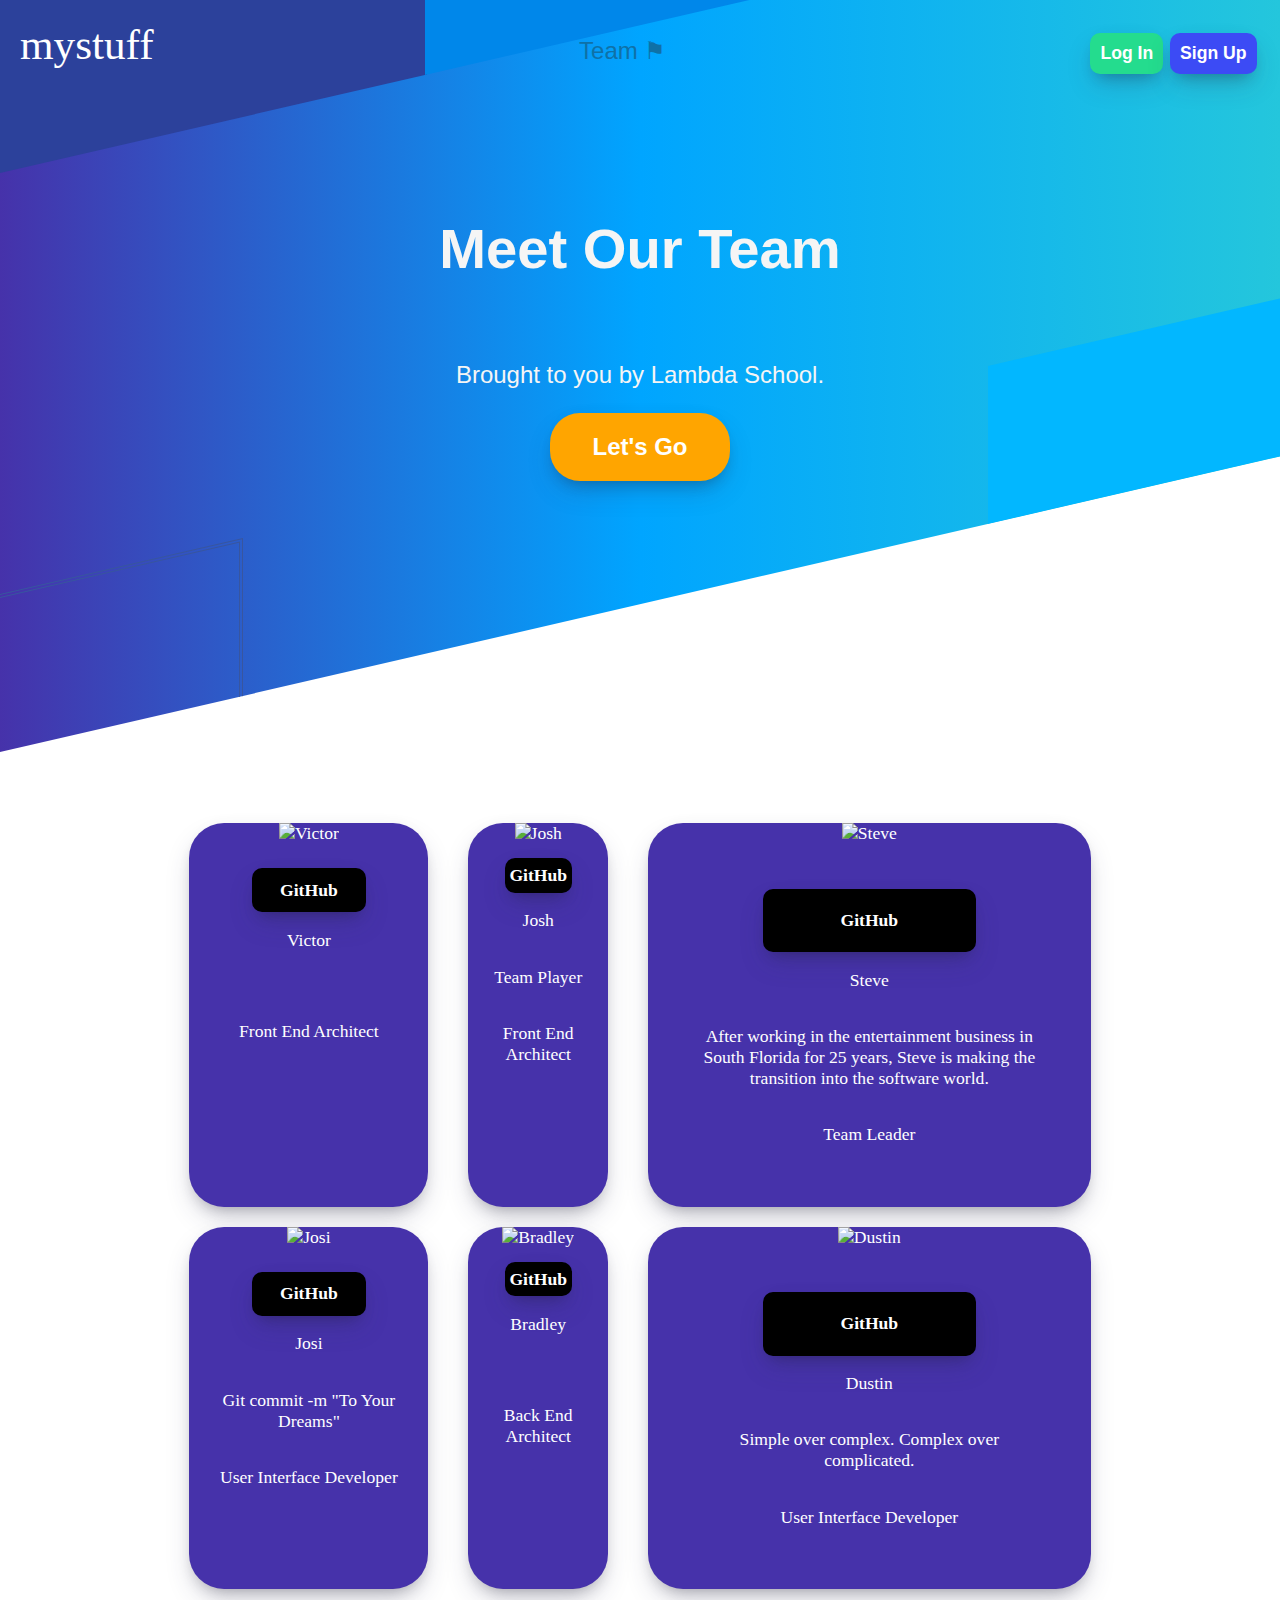
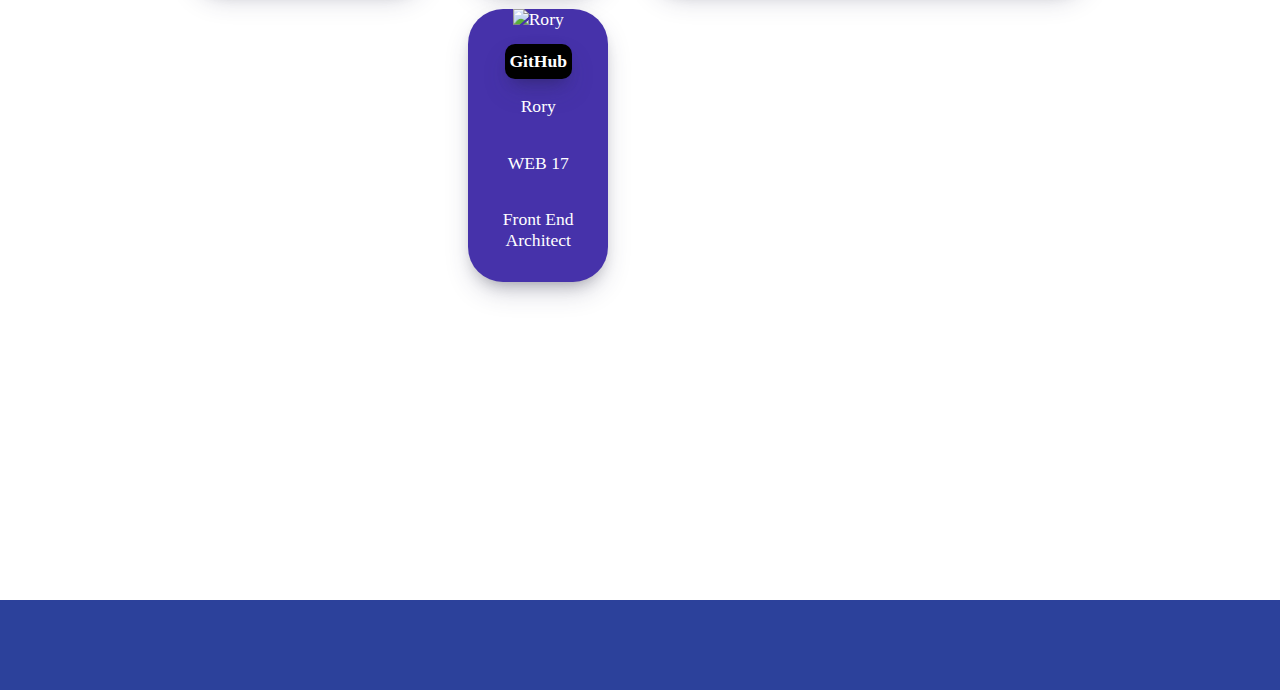
==== commit 9dea1aba: "container added again for large screens" ====
--- a/ourteam.html
+++ b/ourteam.html
@@ -118,7 +118,7 @@
           <div class="preview five">
               <div class="team-img"><img src="https://ca.slack-edge.com/T4JUEB3ME-UDGPH97NH-614fc6aa0716-512" alt="Bradley"></div>
               <div class="team-content">
-                <p></p>
+                <p>Back End Architect</p>
                 <p></p>
                 <p>Bradley</p>
                 <div class="gitBtn"><a href="https://github.com/cacheUp">GitHub</a></div></div>   
--- a/CSS/ourteam.css
+++ b/CSS/ourteam.css
@@ -318,6 +318,7 @@
 }
 .feature-content .column-cont-about {
   width: 100%;
+  padding: 10%;
 }
 .feature-content .column-cont-about .grid-container {
   font-family: 'Bungee', cursive;
@@ -544,14 +545,14 @@
   }
 }
 footer {
-  background: #4632aa;
+  background: #2c419b;
   height: 10vh;
   margin-top: 10%;
 }
 .menu-cont {
   position: absolute;
   z-index: 800;
-  top: 17%;
+  top: 5%;
   opacity: 1;
   display: block;
   border-radius: 10px;
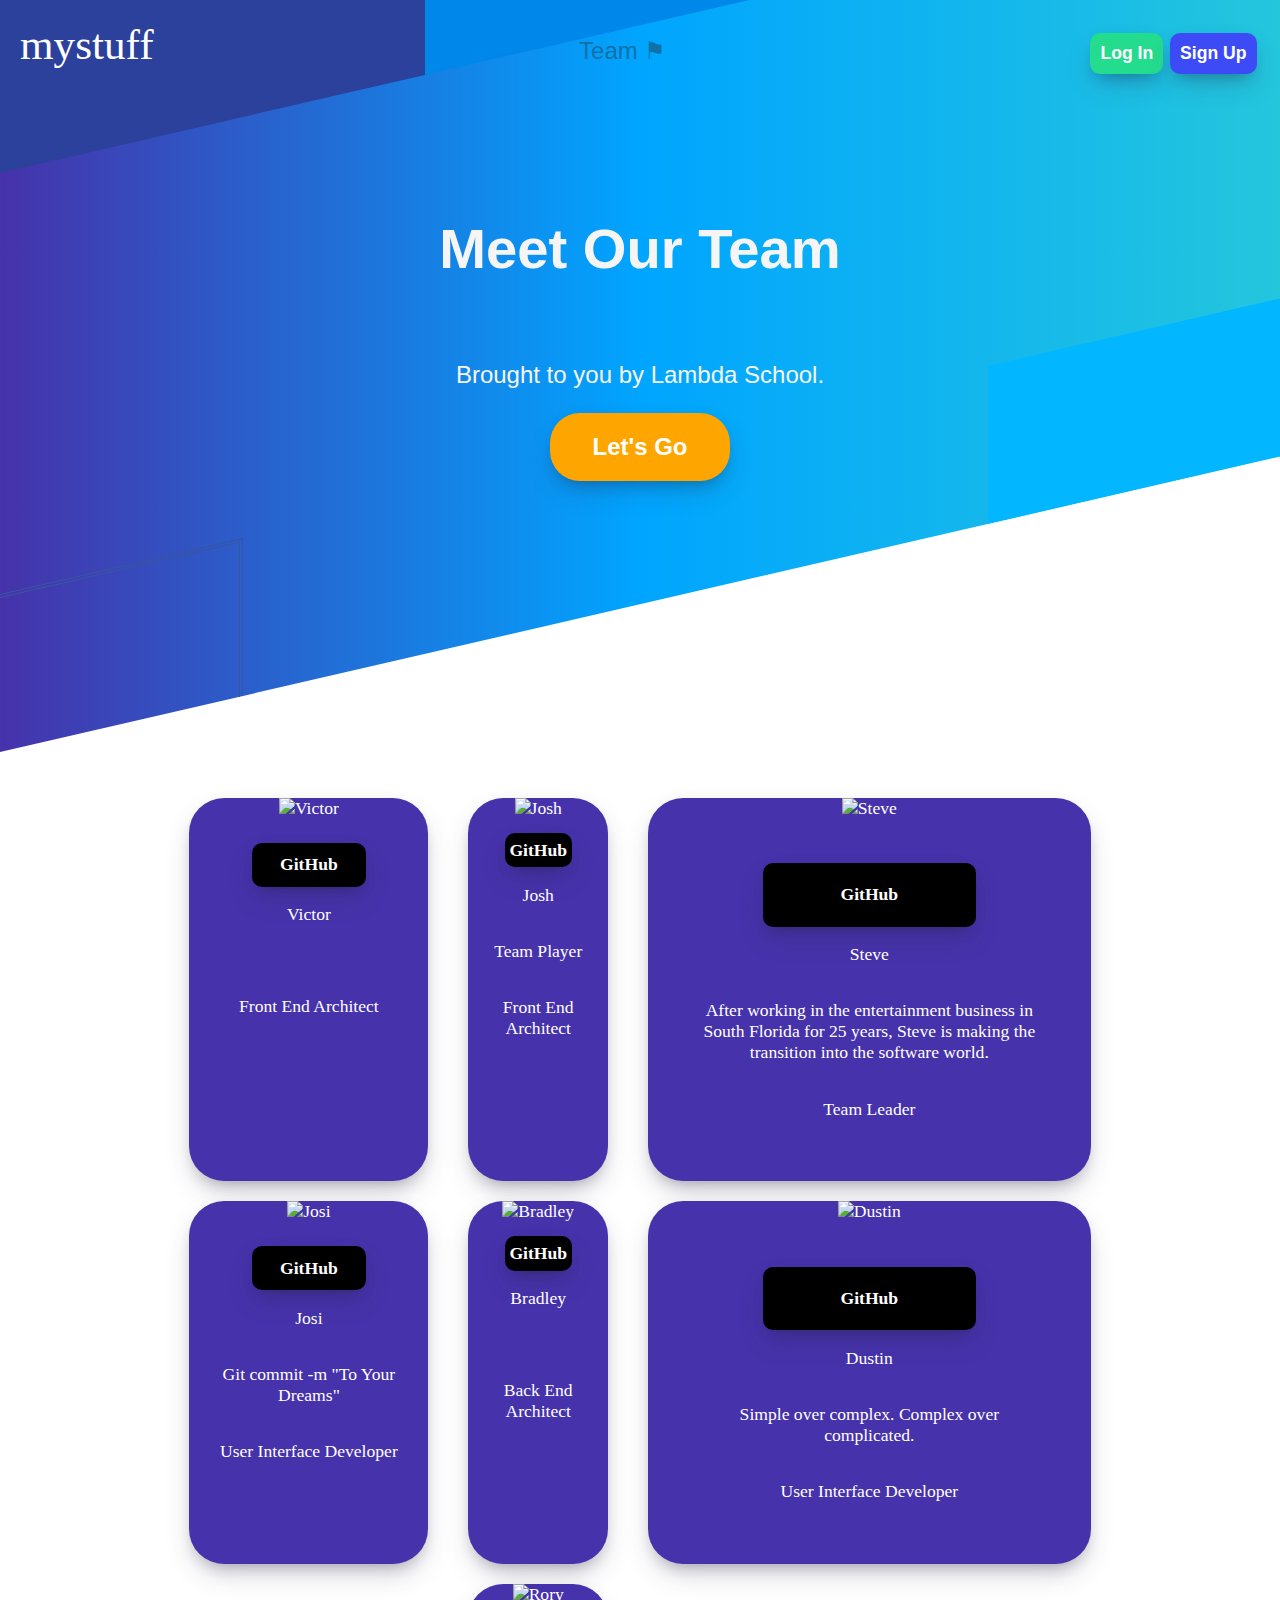
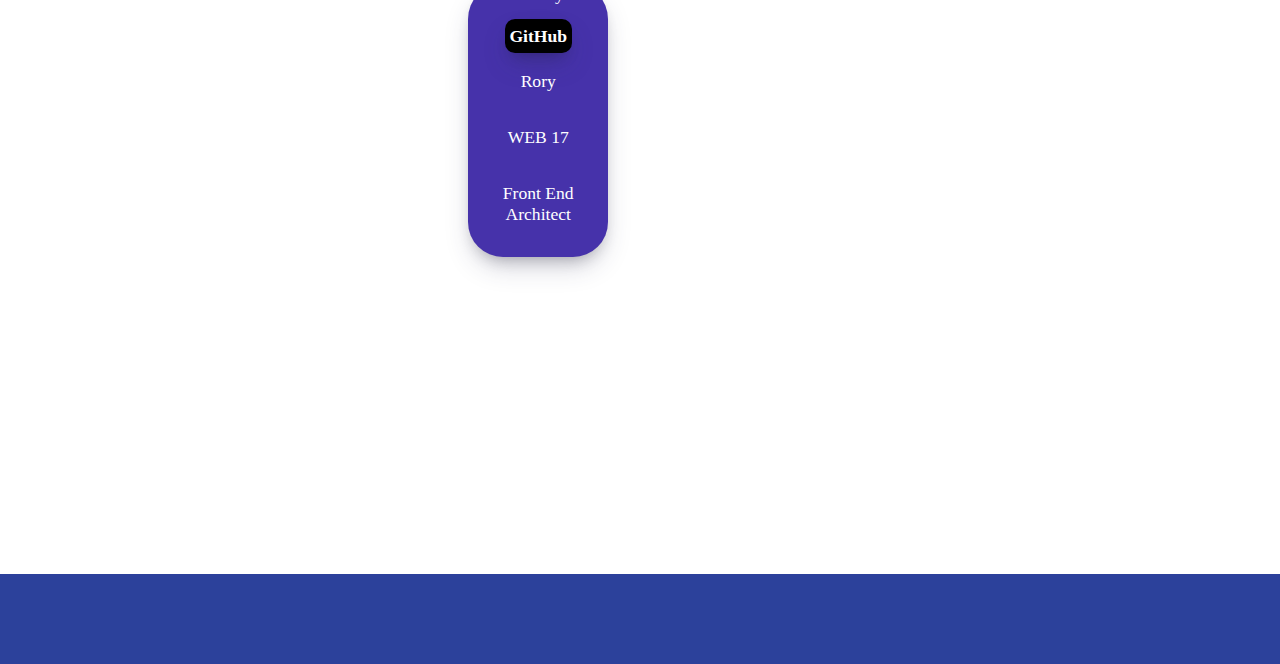
==== commit 7a26549f: "weird menu issue fixed" ====
--- a/ourteam.html
+++ b/ourteam.html
@@ -13,143 +13,145 @@
 
 
   <body>
-    <div class="top-bar">
-      <div class="container">
-        <div class="container-left">
-          <span class='logo-main'><a href ='index.html'>mystuff</a></span><span class='tech'></span>
-        </div>
-        <div class="container-center">
-          <span class='abtus'><a href='ourteam.html'>Team &#9873;</a></span>
-        </div>
-        <div class="container-right">
-          <span class="topBtn logIn "><a href='https://angry-dubinsky-d707fa.netlify.com/signin'>Log In</a></span>
-          <span class="topBtn signup"><a href='https://angry-dubinsky-d707fa.netlify.com/signup'>Sign Up</a></span>
-          <span class="hamburger"><img src="./assets/menu.png" alt=""></span>
-        </div>
-      </div>
-    </div>
-    <!-- TOP BAR COMPONENT -->
-    <!-- MENU COMPONENT -->
-
-    <div class="menu-cont hide">
-      
-      <span class="menu signup">&#9998; Sign Up</span>
-      <span class="menu login">&#x1F464; Log In</span>
-      <span class="menu team"><a href ='ourteam.html'>&#9873 Team</a></span>
-      
-    </div>
-    <div class="background-cont">
-      
-    
-      <!-- HEADER COMPONENT -->
-      <div class="header">
-        <div class="back-text">
-          <span class='texture'></span>
-          <span class='texture'></span>
-          <span class='texture'></span>
-          <span class='texture'></span>
-        </div>
-        <div class="background">
-          <h3>Meet Our Team</h3>
-          <p> Brought to you by Lambda School.</p>
-          <div class='button-signup'><a href='#us-grid'>Let's Go</a>
+    <div class="global-container">
+      <div class="top-bar">
+        <div class="container">
+          <div class="container-left">
+            <span class='logo-main'><a href ='index.html'>mystuff</a></span><span class='tech'></span>
+          </div>
+          <div class="container-center">
+            <span class='abtus'><a href='ourteam.html'>Team &#9873;</a></span>
+          </div>
+          <div class="container-right">
+            <span class="topBtn logIn "><a href='https://angry-dubinsky-d707fa.netlify.com/signin'>Log In</a></span>
+            <span class="topBtn signup"><a href='https://angry-dubinsky-d707fa.netlify.com/signup'>Sign Up</a></span>
+            <span class="hamburger"><img src="./assets/menu.png" alt=""></span>
           </div>
         </div>
       </div>
-    </div>
-    <!-- TABS COMPONENT -->
+      <!-- TOP BAR COMPONENT -->
+      <!-- MENU COMPONENT -->
 
-    <div class="feature-content">
+      <div class="menu-cont hide">
+        
+        <span class="menu signup"><a href='https://angry-dubinsky-d707fa.netlify.com/signup'>&#9998; Sign Up</a></span>
+        <span class="menu login"><a href='https://angry-dubinsky-d707fa.netlify.com/signin'>&#x1F464; Log In</a></span>
+        <span class="menu team"><a href ='index.html'>Home</a></span>
+        
+      </div>
+      <div class="background-cont">
+        
+      
+        <!-- HEADER COMPONENT -->
+        <div class="header">
+          <div class="back-text">
+            <span class='texture'></span>
+            <span class='texture'></span>
+            <span class='texture'></span>
+            <span class='texture'></span>
+          </div>
+          <div class="background">
+            <h3>Meet Our Team</h3>
+            <p> Brought to you by Lambda School.</p>
+            <div class='button-signup'><a href='#us-grid'>Let's Go</a>
+            </div>
+          </div>
+        </div>
+      </div>
+      <!-- TABS COMPONENT -->
 
-      <!-- <h3>Features</h3> -->
+      <div class="feature-content">
 
-      <div class="column-cont-about">
+        <!-- <h3>Features</h3> -->
+
+        <div class="column-cont-about">
 
 
-  
+    
 
-        <div class="grid-container" id="us-grid">
+          <div class="grid-container" id="us-grid">
 
-          <div class="preview one">
-            <div class="team-img"><img src='https://ca.slack-edge.com/T4JUEB3ME-UDV7J7QRL-54761937f5c6-512/'alt="Victor"> </div>
-            <div class="team-content">
-              <p>Front End Architect</p>
-              <p></p>
-              <p>Victor</p>
-              <div class="gitBtn"><a href="https://github.com/VictorGoic0">GitHub</a></div></div>
+            <div class="preview one">
+              <div class="team-img"><img src='https://ca.slack-edge.com/T4JUEB3ME-UDV7J7QRL-54761937f5c6-512/'alt="Victor"> </div>
+              <div class="team-content">
+                <p>Front End Architect</p>
+                <p></p>
+                <p>Victor</p>
+                <div class="gitBtn"><a href="https://github.com/VictorGoic0">GitHub</a></div></div>
+
+            </div>
+
+            <div class="preview two">
+                <div class="team-img"><img src="https://ca.slack-edge.com/T4JUEB3ME-UEADRAHA4-91717206df03-512" alt="Josh"></div>
+                <div class="team-content">
+                  <p>Front End Architect</p>
+                  <p>Team Player</p>
+                  <p>Josh</p>
+                  <div class="gitBtn"><a href="https://github.com/Jkeslar21">GitHub</a></div></div>
+
+
+            </div>
+
+            <div class="preview three">
+                <div class="team-img"><img src="https://ca.slack-edge.com/T4JUEB3ME-UC2721RL0-7cc1d1282449-512" alt="Steve"></div>
+                <div class="team-content">
+                  <p>Team Leader</p>
+                  <p>After working in the entertainment business in South Florida for 25 years, Steve is making the transition into the software world.</p>
+                  <p>Steve</p>
+                  <div class="gitBtn"><a href="https://github.com/ssmodish">GitHub</a></div></div>
+
+
+            </div>
+
+            <div class="preview four">
+                <div class="team-img"><img src="https://ca.slack-edge.com/T4JUEB3ME-UFNRPJB2M-7c27595043d9-512" alt="Josi"></div>
+                <div class="team-content">
+                  <p>User Interface Developer</p>
+                  <p>Git commit -m "To Your Dreams"</p>
+                  <p>Josi</p>
+                  <div class="gitBtn"><a href="https://github.com/josefiaaa">GitHub</a></div></div>
+                  
+
+
+
+            </div>
+
+            <div class="preview five">
+                <div class="team-img"><img src="https://ca.slack-edge.com/T4JUEB3ME-UDGPH97NH-614fc6aa0716-512" alt="Bradley"></div>
+                <div class="team-content">
+                  <p>Back End Architect</p>
+                  <p></p>
+                  <p>Bradley</p>
+                  <div class="gitBtn"><a href="https://github.com/cacheUp">GitHub</a></div></div>   
+
+
+            </div>
+            <div class="preview six">
+                <div class="team-img"><img src="https://ca.slack-edge.com/T4JUEB3ME-UETPDK7F1-1102175af0a6-512" alt="Dustin"></div>
+                <div class="team-content">
+                  <p>User Interface Developer</p>
+                  <p>Simple over complex. Complex over complicated.</p>
+                  <p>Dustin</p>
+                  <div class="gitBtn"><a href="https://github.com/dgbailey">GitHub</a></div></div>
+
+
+            </div>
+            <div class="preview seven">
+                <div class="team-img"><img src="https://ca.slack-edge.com/T4JUEB3ME-UDJMA5BQE-36c6da750615-512" alt="Rory"></div>
+                <div class="team-content">
+                  <p>Front End Architect</p>
+                  <p>WEB 17</p>
+                  <p>Rory</p>
+                  <div class="gitBtn"><a href="https://github.com/rmhennessey">GitHub</a></div></div>
+
+
+            </div>
 
           </div>
-
-          <div class="preview two">
-              <div class="team-img"><img src="https://ca.slack-edge.com/T4JUEB3ME-UEADRAHA4-91717206df03-512" alt="Josh"></div>
-              <div class="team-content">
-                <p>Front End Architect</p>
-                <p>Team Player</p>
-                <p>Josh</p>
-                <div class="gitBtn"><a href="https://github.com/Jkeslar21">GitHub</a></div></div>
-
-
-          </div>
-
-          <div class="preview three">
-              <div class="team-img"><img src="https://ca.slack-edge.com/T4JUEB3ME-UC2721RL0-7cc1d1282449-512" alt="Steve"></div>
-              <div class="team-content">
-                <p>Team Leader</p>
-                <p>After working in the entertainment business in South Florida for 25 years, Steve is making the transition into the software world.</p>
-                <p>Steve</p>
-                <div class="gitBtn"><a href="https://github.com/ssmodish">GitHub</a></div></div>
-
-
-          </div>
-
-          <div class="preview four">
-              <div class="team-img"><img src="https://ca.slack-edge.com/T4JUEB3ME-UFNRPJB2M-7c27595043d9-512" alt="Josi"></div>
-              <div class="team-content">
-                <p>User Interface Developer</p>
-                <p>Git commit -m "To Your Dreams"</p>
-                <p>Josi</p>
-                <div class="gitBtn"><a href="https://github.com/josefiaaa">GitHub</a></div></div>
-                
 
 
 
           </div>
-
-          <div class="preview five">
-              <div class="team-img"><img src="https://ca.slack-edge.com/T4JUEB3ME-UDGPH97NH-614fc6aa0716-512" alt="Bradley"></div>
-              <div class="team-content">
-                <p>Back End Architect</p>
-                <p></p>
-                <p>Bradley</p>
-                <div class="gitBtn"><a href="https://github.com/cacheUp">GitHub</a></div></div>   
-
-
-          </div>
-          <div class="preview six">
-              <div class="team-img"><img src="https://ca.slack-edge.com/T4JUEB3ME-UETPDK7F1-1102175af0a6-512" alt="Dustin"></div>
-              <div class="team-content">
-                <p>User Interface Developer</p>
-                <p>Simple over complex. Complex over complicated.</p>
-                <p>Dustin</p>
-                <div class="gitBtn"><a href="https://github.com/dgbailey">GitHub</a></div></div>
-
-
-          </div>
-          <div class="preview seven">
-              <div class="team-img"><img src="https://ca.slack-edge.com/T4JUEB3ME-UDJMA5BQE-36c6da750615-512" alt="Rory"></div>
-              <div class="team-content">
-                <p>Front End Architect</p>
-                <p>WEB 17</p>
-                <p>Rory</p>
-                <div class="gitBtn"><a href="https://github.com/rmhennessey">GitHub</a></div></div>
-
-
-          </div>
-
-        </div>
-
-
-
         </div>
       </div>
     </div>
--- a/CSS/ourteam.css
+++ b/CSS/ourteam.css
@@ -64,11 +64,6 @@
   font-family: 'Pacifico', cursive;
   font-size: 2.7rem;
   margin-right: 5px;
-}
-.top-bar .tech {
-  display: inline-block;
-  font-family: 'VT323', monospace;
-  font-size: 1.1rem;
 }
 .top-bar .container-right {
   width: 173px;
@@ -138,11 +133,6 @@
 }
 .top-bar .logIn {
   background-color: #24dc8e;
-}
-.global-container {
-  max-width: 1500px;
-  margin: 0px auto;
-  position: relative;
 }
 .background-cont {
   margin-bottom: 2%;
@@ -399,6 +389,16 @@
     align-items: center;
   }
 }
+.feature-content .column-cont .blurry {
+  -webkit-filter: blur(5px);
+  -moz-filter: blur(5px);
+  -o-filter: blur(5px);
+  -ms-filter: blur(5px);
+  filter: blur(5px);
+  width: 100%;
+  height: 100%;
+  background-color: #ccc;
+}
 .feature-content .column-cont .left-column {
   height: 500px;
   width: 25%;
@@ -529,6 +529,32 @@
     grid-row: 1 / span 23;
   }
 }
+.feature-content .column-cont .right-column .four {
+  z-index: 70;
+  grid-column: 2 / span 2;
+  display: flex;
+  align-items: center;
+  justify-content: center;
+  box-shadow: none;
+  grid-row: 8 / span 20;
+}
+.feature-content .column-cont .right-column .four .sp {
+  width: 50%;
+}
+@media (max-width: 1000px) {
+  .feature-content .column-cont .right-column .four {
+    grid-row: 6 / span 15;
+  }
+}
+@media (max-width: 680px) {
+  .feature-content .column-cont .right-column .four {
+    grid-column: 2 / span 3;
+    grid-row: 1 / span 23;
+  }
+}
+.feature-content .column-cont .right-column .no-show {
+  display: none;
+}
 #default {
   visibility: hidden;
 }
@@ -552,7 +578,7 @@
 .menu-cont {
   position: absolute;
   z-index: 800;
-  top: 5%;
+  top: 13%;
   opacity: 1;
   display: block;
   border-radius: 10px;
@@ -615,10 +641,6 @@
   -webkit-font-smoothing: antialiased;
   -moz-osx-font-smoothing: grayscale;
 }
-a {
-  text-decoration: none;
-  color: white;
-}
 body {
   display: flex;
   flex-direction: column;
@@ -627,3 +649,15 @@
   -moz-osx-font-smoothing: grayscale;
   text-rendering: optimizeLegibility;
 }
+.global-container {
+  width: 100%;
+}
+@media (min-width: 1600px) {
+  .global-container .global-container {
+    width: 1570px;
+  }
+}
+a {
+  text-decoration: none;
+  color: white;
+}
